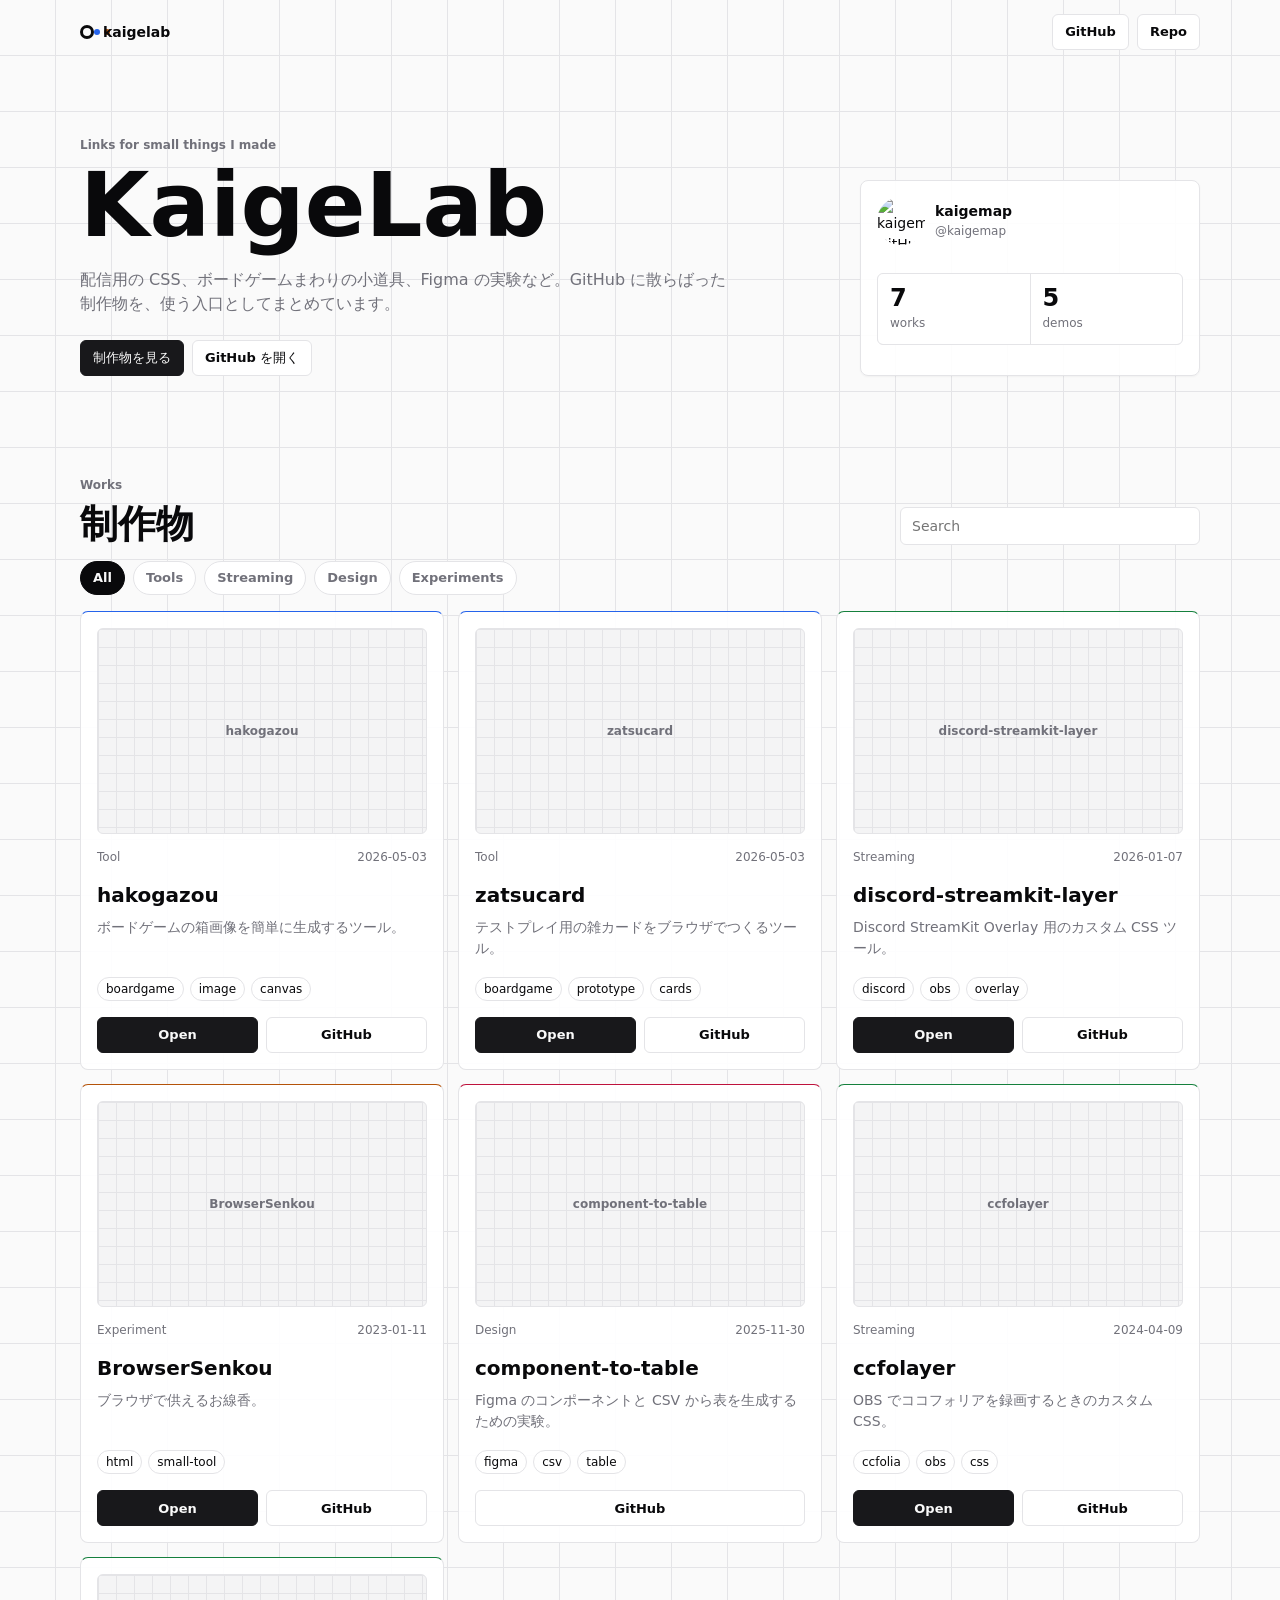
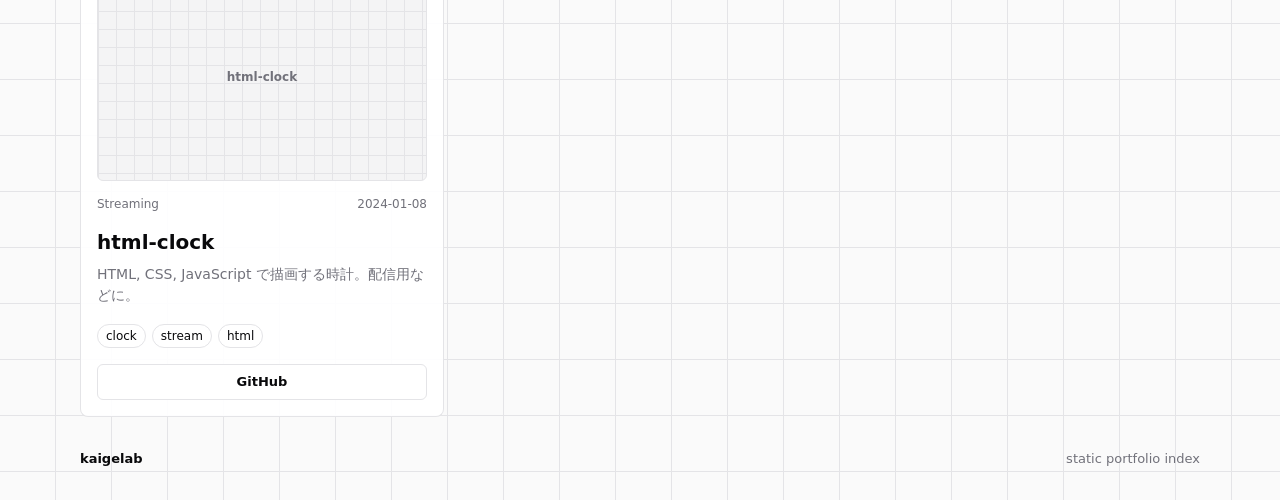
==== index.html @ d84a9724 "初期設定とポートフォリオの構成を追加" ====
<!doctype html>
<html lang="ja">
  <head>
    <meta charset="utf-8">
    <meta name="viewport" content="width=device-width, initial-scale=1">
    <title>kaigelab</title>
    <meta
      name="description"
      content="kaigemap の個人制作物をまとめたリンク集です。公開中のツールやリポジトリを探せます。"
    >
    <meta property="og:title" content="kaigelab">
    <meta property="og:description" content="kaigemap の個人制作リンク集">
    <meta property="og:type" content="website">
    <meta name="theme-color" content="#fafafa">
    <link rel="stylesheet" href="styles.css">
  </head>
  <body>
    <header class="site-header">
      <a class="brand" href="/" aria-label="kaigelab home">
        <span class="brand-mark" aria-hidden="true"></span>
        <span>kaigelab</span>
      </a>
      <nav class="header-actions" aria-label="外部リンク">
        <a class="button ghost" href="https://github.com/kaigemap">GitHub</a>
        <a class="button ghost" href="https://github.com/kaigemap/kaigemap.github.io">Repo</a>
      </nav>
    </header>

    <main>
      <section class="hero" aria-labelledby="hero-title">
        <div class="hero-copy">
          <p class="caption">Links for small things I made</p>
          <h1 id="hero-title">KaigeLab</h1>
          <p class="lead">
            配信用の CSS、ボードゲームまわりの小道具、Figma の実験など。GitHub に散らばった制作物を、使う入口としてまとめています。
          </p>
          <div class="hero-actions">
            <a class="button primary" href="#works">制作物を見る</a>
            <a class="button secondary" href="https://github.com/kaigemap">GitHub を開く</a>
          </div>
        </div>

        <aside class="hero-panel" aria-label="サイト概要">
          <div class="profile">
            <img
              src="https://avatars.githubusercontent.com/u/12152903?v=4"
              alt="kaigemap GitHub avatar"
              width="48"
              height="48"
            >
            <div>
              <p class="profile-name">kaigemap</p>
              <p class="profile-id">@kaigemap</p>
            </div>
          </div>
          <div class="mini-stats" aria-label="制作物の概要">
            <div>
              <strong id="work-count">0</strong>
              <span>works</span>
            </div>
            <div>
              <strong id="demo-count">0</strong>
              <span>demos</span>
            </div>
          </div>
        </aside>
      </section>

      <section id="works" class="works" aria-labelledby="works-title">
        <div class="section-header">
          <div>
            <p class="caption">Works</p>
            <h2 id="works-title">制作物</h2>
          </div>
          <label class="search" aria-label="制作物を検索">
            <input id="search-input" type="search" placeholder="Search">
          </label>
        </div>

        <div class="filter-bar" aria-label="カテゴリ絞り込み">
          <button class="filter is-active" type="button" data-filter="all">All</button>
          <button class="filter" type="button" data-filter="tool">Tools</button>
          <button class="filter" type="button" data-filter="stream">Streaming</button>
          <button class="filter" type="button" data-filter="design">Design</button>
          <button class="filter" type="button" data-filter="experiment">Experiments</button>
        </div>

        <div id="project-grid" class="project-grid" aria-live="polite"></div>
        <p id="empty-message" class="empty-message" hidden>見つかりませんでした。</p>
      </section>
    </main>

    <footer class="site-footer">
      <span>kaigelab</span>
      <span>static portfolio index</span>
    </footer>

    <script src="script.js"></script>
  </body>
</html>
---- styles.css ----
:root {
  color-scheme: light;
  --background: #fafafa;
  --foreground: #09090b;
  --card: #ffffff;
  --muted: #f4f4f5;
  --muted-foreground: #71717a;
  --border: #e4e4e7;
  --input: #e4e4e7;
  --primary: #18181b;
  --primary-foreground: #fafafa;
  --ring: #a1a1aa;
  --blue: #2563eb;
  --amber: #b45309;
  --green: #15803d;
  --rose: #be123c;
  --radius: 8px;
}

* {
  box-sizing: border-box;
}

html {
  scroll-behavior: smooth;
}

body {
  margin: 0;
  background:
    linear-gradient(var(--border) 1px, transparent 1px),
    linear-gradient(90deg, var(--border) 1px, transparent 1px),
    var(--background);
  background-size: 56px 56px;
  background-position: -1px -1px;
  color: var(--foreground);
  font-family:
    ui-sans-serif, system-ui, -apple-system, BlinkMacSystemFont, "Segoe UI",
    sans-serif;
  font-size: 14px;
  line-height: 1.5;
}

a {
  color: inherit;
  text-decoration: none;
}

button,
input {
  font: inherit;
}

button {
  cursor: pointer;
}

:focus-visible {
  outline: 2px solid var(--ring);
  outline-offset: 2px;
}

.site-header,
main,
.site-footer {
  width: min(1120px, calc(100% - 32px));
  margin-inline: auto;
}

.site-header {
  display: flex;
  height: 64px;
  align-items: center;
  justify-content: space-between;
  gap: 16px;
}

.brand,
.header-actions,
.hero-actions,
.profile,
.mini-stats,
.filter-bar,
.project-meta,
.project-links,
.tag-list,
.site-footer {
  display: flex;
  align-items: center;
}

.brand {
  gap: 9px;
  font-weight: 650;
}

.brand-mark {
  width: 14px;
  height: 14px;
  border: 3px solid var(--foreground);
  border-radius: 999px;
  box-shadow: 10px 0 0 -4px var(--blue), 20px 0 0 -4px var(--amber);
}

.header-actions,
.hero-actions {
  gap: 8px;
}

.button {
  display: inline-flex;
  height: 36px;
  align-items: center;
  justify-content: center;
  border: 1px solid var(--border);
  border-radius: 6px;
  padding: 0 12px;
  background: var(--card);
  font-size: 13px;
  font-weight: 550;
  white-space: nowrap;
}

.button.primary {
  border-color: var(--primary);
  background: var(--primary);
  color: var(--primary-foreground);
}

.button:hover,
.filter:hover {
  background: var(--muted);
}

.button.primary:hover {
  background: #27272a;
}

.hero {
  display: grid;
  grid-template-columns: minmax(0, 1fr) 340px;
  gap: 24px;
  align-items: end;
  padding: 72px 0 28px;
}

.hero-copy {
  max-width: 760px;
}

.caption {
  margin: 0 0 8px;
  color: var(--muted-foreground);
  font-size: 12px;
  font-weight: 550;
}

h1,
h2,
h3,
p {
  margin-top: 0;
}

h1 {
  max-width: 760px;
  margin-bottom: 18px;
  font-size: clamp(2.8rem, 7vw, 5.9rem);
  line-height: 0.98;
  letter-spacing: 0;
}

h2 {
  margin-bottom: 0;
  font-size: clamp(1.7rem, 3vw, 2.4rem);
  line-height: 1.12;
  letter-spacing: 0;
}

h3 {
  margin-bottom: 8px;
  font-size: 18px;
  line-height: 1.2;
}

.lead {
  max-width: 650px;
  margin-bottom: 24px;
  color: var(--muted-foreground);
  font-size: 16px;
}

.hero-panel {
  border: 1px solid var(--border);
  border-radius: var(--radius);
  background: rgba(255, 255, 255, 0.92);
  padding: 16px;
  box-shadow: 0 1px 2px rgba(0, 0, 0, 0.04);
}

.profile {
  gap: 10px;
  padding-bottom: 14px;
}

.profile img {
  display: block;
  border-radius: 999px;
}

.profile-name,
.profile-id,
.panel-note {
  margin: 0;
}

.profile-name {
  font-weight: 650;
}

.profile-id,
.panel-note,
.project-description,
.project-meta,
.site-footer {
  color: var(--muted-foreground);
}

.profile-id {
  font-size: 12px;
}

.mini-stats {
  gap: 1px;
  overflow: hidden;
  margin: 14px 0;
  border: 1px solid var(--border);
  border-radius: 6px;
  background: var(--border);
}

.mini-stats div {
  flex: 1;
  background: var(--card);
  padding: 12px;
}

.mini-stats strong,
.mini-stats span {
  display: block;
}

.mini-stats strong {
  font-size: 24px;
  line-height: 1;
}

.mini-stats span {
  margin-top: 4px;
  color: var(--muted-foreground);
  font-size: 12px;
}

.panel-note {
  font-size: 13px;
}

.works {
  margin-top: 72px;
}

.section-header {
  display: flex;
  align-items: flex-end;
  justify-content: space-between;
  gap: 16px;
  margin-bottom: 16px;
}

.search {
  width: min(300px, 100%);
}

.search input {
  width: 100%;
  height: 38px;
  border: 1px solid var(--input);
  border-radius: 6px;
  background: var(--card);
  color: var(--foreground);
  padding: 0 11px;
}

.filter-bar {
  flex-wrap: wrap;
  gap: 8px;
  margin-bottom: 16px;
}

.filter {
  height: 34px;
  border: 1px solid var(--border);
  border-radius: 999px;
  background: var(--card);
  color: var(--muted-foreground);
  padding: 0 12px;
  font-size: 13px;
  font-weight: 550;
}

.filter.is-active {
  border-color: var(--foreground);
  background: var(--foreground);
  color: var(--primary-foreground);
}

.project-grid {
  display: grid;
  grid-template-columns: repeat(3, minmax(0, 1fr));
  gap: 14px;
}

.project-card {
  display: flex;
  min-height: 414px;
  flex-direction: column;
  border: 1px solid var(--border);
  border-radius: var(--radius);
  background: rgba(255, 255, 255, 0.94);
  padding: 16px;
}

.project-screenshot {
  position: relative;
  display: grid;
  overflow: hidden;
  aspect-ratio: 16 / 10;
  place-items: center;
  margin: 0 0 14px;
  border: 1px solid var(--border);
  border-radius: 6px;
  background:
    linear-gradient(var(--border) 1px, transparent 1px),
    linear-gradient(90deg, var(--border) 1px, transparent 1px),
    var(--muted);
  background-size: 18px 18px;
}

.project-screenshot img {
  width: 100%;
  height: 100%;
  object-fit: cover;
}

.project-screenshot span {
  display: none;
  max-width: calc(100% - 24px);
  overflow-wrap: anywhere;
  color: var(--muted-foreground);
  font-size: 12px;
  font-weight: 650;
  text-align: center;
}

.project-screenshot.is-missing span {
  display: block;
}

.project-card[data-category="tool"] {
  border-top-color: var(--blue);
}

.project-card[data-category="stream"] {
  border-top-color: var(--green);
}

.project-card[data-category="design"] {
  border-top-color: var(--rose);
}

.project-card[data-category="experiment"] {
  border-top-color: var(--amber);
}

.project-meta {
  justify-content: space-between;
  gap: 10px;
  margin-bottom: 18px;
  font-size: 12px;
}

.project-title {
  margin: 0 0 10px;
  overflow-wrap: anywhere;
  font-size: 20px;
  line-height: 1.15;
}

.project-description {
  margin-bottom: 18px;
}

.tag-list {
  flex-wrap: wrap;
  gap: 6px;
  margin-top: auto;
}

.tag {
  display: inline-flex;
  height: 24px;
  align-items: center;
  border: 1px solid var(--border);
  border-radius: 999px;
  background: var(--card);
  padding: 0 8px;
  font-size: 12px;
  font-weight: 500;
}

.project-links {
  gap: 8px;
  margin-top: 16px;
}

.project-links a {
  flex: 1;
}

.empty-message {
  border: 1px dashed var(--border);
  border-radius: var(--radius);
  background: var(--card);
  padding: 18px;
  color: var(--muted-foreground);
}

.site-footer {
  justify-content: space-between;
  gap: 16px;
  padding: 32px 0;
  font-size: 13px;
}

.site-footer span:first-child {
  color: var(--foreground);
  font-weight: 650;
}

@media (max-width: 900px) {
  .hero {
    grid-template-columns: 1fr;
  }

  .project-grid {
    grid-template-columns: repeat(2, minmax(0, 1fr));
  }
}

@media (max-width: 640px) {
  .site-header,
  main,
  .site-footer {
    width: min(100% - 24px, 1120px);
  }

  .site-header,
  .section-header,
  .site-footer {
    align-items: flex-start;
    flex-direction: column;
  }

  .site-header {
    height: auto;
    padding: 14px 0;
  }

  .hero {
    padding-top: 42px;
  }

  h1 {
    font-size: 3.2rem;
  }

  .search {
    width: 100%;
  }

  .project-grid {
    grid-template-columns: 1fr;
  }
}
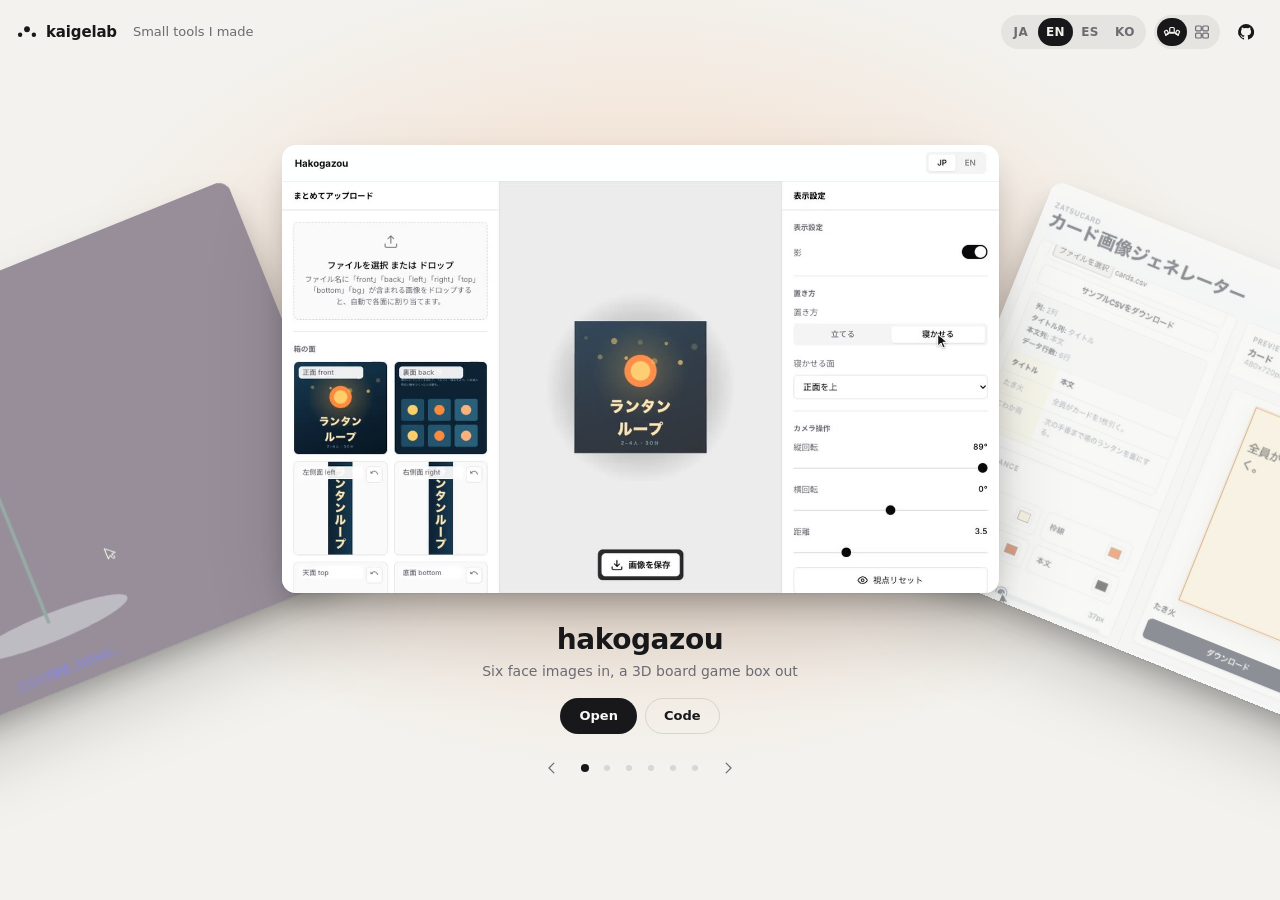
==== commit 409e081d: "円弧のカルーセルで動くアプリを見せるサイトに作り替え - 公開中のミニアプリ6つを、操作している短い動画で紹介する - カルーセルは円弧に並べ、ばねの動きでドラッグ・ホイール・キー操作に追従 - 一覧" ====
--- a/index.html
+++ b/index.html
@@ -2,99 +2,103 @@
 <html lang="ja">
   <head>
     <meta charset="utf-8">
-    <meta name="viewport" content="width=device-width, initial-scale=1">
+    <meta name="viewport" content="width=device-width, initial-scale=1, viewport-fit=cover">
+    <meta http-equiv="Content-Security-Policy" content="default-src 'self'; script-src 'self'; style-src 'self' 'unsafe-inline'; img-src 'self' data:; media-src 'self'; font-src 'self'; connect-src 'self'; object-src 'none'; base-uri 'none'; form-action 'none'; require-trusted-types-for 'script'; trusted-types 'none'">
+    <meta name="referrer" content="strict-origin-when-cross-origin">
     <title>kaigelab</title>
-    <meta
-      name="description"
-      content="kaigemap の個人制作物をまとめたリンク集です。公開中のツールやリポジトリを探せます。"
-    >
+    <meta name="description" content="Small browser tools by kaigemap — board game helpers, streaming overlays and more.">
     <meta property="og:title" content="kaigelab">
-    <meta property="og:description" content="kaigemap の個人制作リンク集">
+    <meta property="og:description" content="Small browser tools by kaigemap">
     <meta property="og:type" content="website">
-    <meta name="theme-color" content="#fafafa">
-    <link rel="stylesheet" href="styles.css">
+    <meta property="og:url" content="https://kaigemap.github.io/">
+    <meta property="og:image" content="https://kaigemap.github.io/media/hakogazou.jpg">
+    <meta name="twitter:card" content="summary_large_image">
+    <meta name="theme-color" content="#f3f2ee" media="(prefers-color-scheme: light)">
+    <meta name="theme-color" content="#0e0e10" media="(prefers-color-scheme: dark)">
+    <link rel="icon" href="favicon.svg" type="image/svg+xml">
+    <link rel="alternate" hreflang="ja" href="https://kaigemap.github.io/?lang=ja">
+    <link rel="alternate" hreflang="en" href="https://kaigemap.github.io/?lang=en">
+    <link rel="alternate" hreflang="es" href="https://kaigemap.github.io/?lang=es">
+    <link rel="alternate" hreflang="ko" href="https://kaigemap.github.io/?lang=ko">
+    <link rel="alternate" hreflang="x-default" href="https://kaigemap.github.io/">
+    <link rel="stylesheet" href="css/site.css">
+    <script type="module" src="js/main.js"></script>
   </head>
-  <body>
-    <header class="site-header">
-      <a class="brand" href="/" aria-label="kaigelab home">
-        <span class="brand-mark" aria-hidden="true"></span>
+  <body data-view="arc">
+    <header class="bar">
+      <a class="brand" href="./">
+        <svg class="brand-mark" viewBox="0 0 32 32" aria-hidden="true"><circle cx="6" cy="20" r="3.2"/><circle cx="16" cy="12" r="4.2"/><circle cx="26" cy="20" r="3.2"/></svg>
         <span>kaigelab</span>
       </a>
-      <nav class="header-actions" aria-label="外部リンク">
-        <a class="button ghost" href="https://github.com/kaigemap">GitHub</a>
-        <a class="button ghost" href="https://github.com/kaigemap/kaigemap.github.io">Repo</a>
-      </nav>
+      <p class="tagline" id="tagline"></p>
+      <div class="tools">
+        <div class="langs" id="langs" role="group"></div>
+        <div class="views" id="views" role="group">
+          <button type="button" class="icon-btn" data-view="arc" aria-pressed="true">
+            <svg viewBox="0 0 24 24" aria-hidden="true"><path d="M3.5 16.5a11 11 0 0 1 17 0"/><rect x="9" y="6" width="6" height="7.5" rx="1.4"/><rect x="2.5" y="10" width="4.2" height="5.5" rx="1.1" transform="rotate(-24 4.6 12.75)"/><rect x="17.3" y="10" width="4.2" height="5.5" rx="1.1" transform="rotate(24 19.4 12.75)"/></svg>
+          </button>
+          <button type="button" class="icon-btn" data-view="grid" aria-pressed="false">
+            <svg viewBox="0 0 24 24" aria-hidden="true"><rect x="3.5" y="4" width="7.5" height="6.5" rx="1.4"/><rect x="13" y="4" width="7.5" height="6.5" rx="1.4"/><rect x="3.5" y="13.5" width="7.5" height="6.5" rx="1.4"/><rect x="13" y="13.5" width="7.5" height="6.5" rx="1.4"/></svg>
+          </button>
+        </div>
+        <a class="icon-btn" href="https://github.com/kaigemap" aria-label="GitHub">
+          <svg viewBox="0 0 24 24" aria-hidden="true" class="fill"><path d="M12 2.5a9.5 9.5 0 0 0-3 18.52c.47.09.65-.2.65-.46v-1.6c-2.64.57-3.2-1.27-3.2-1.27-.43-1.1-1.05-1.39-1.05-1.39-.86-.59.07-.58.07-.58.95.07 1.45.98 1.45.98.85 1.45 2.22 1.03 2.76.79.09-.62.33-1.03.6-1.27-2.1-.24-4.32-1.05-4.32-4.69 0-1.03.37-1.88.98-2.54-.1-.24-.43-1.21.09-2.51 0 0 .8-.26 2.61.97a9 9 0 0 1 4.76 0c1.81-1.23 2.61-.97 2.61-.97.52 1.3.19 2.27.09 2.51.61.66.98 1.51.98 2.54 0 3.65-2.23 4.45-4.35 4.68.34.3.65.88.65 1.78v2.64c0 .26.17.56.66.46A9.5 9.5 0 0 0 12 2.5Z"/></svg>
+        </a>
+      </div>
     </header>
 
     <main>
-      <section class="hero" aria-labelledby="hero-title">
-        <div class="hero-copy">
-          <p class="caption">Links for small things I made</p>
-          <h1 id="hero-title">KaigeLab</h1>
-          <p class="lead">
-            配信用の CSS、ボードゲームまわりの小道具、Figma の実験など。GitHub に散らばった制作物を、使う入口としてまとめています。
-          </p>
-          <div class="hero-actions">
-            <a class="button primary" href="#works">制作物を見る</a>
-            <a class="button secondary" href="https://github.com/kaigemap">GitHub を開く</a>
+      <h1 class="sr-only">kaigelab</h1>
+      <section class="stage" id="stage" aria-roledescription="carousel">
+        <div class="glow" aria-hidden="true"></div>
+        <div class="track" id="track"></div>
+        <div class="caption" id="caption">
+          <div aria-live="polite">
+            <h2 class="caption-name" id="caption-name"></h2>
+            <p class="caption-desc" id="caption-desc"></p>
+          </div>
+          <div class="links">
+            <a class="btn primary" id="caption-open" href="#"></a>
+            <a class="btn" id="caption-code" href="#"></a>
+          </div>
+          <div class="pager">
+            <button type="button" class="icon-btn small" id="prev"><svg viewBox="0 0 24 24" aria-hidden="true"><path d="M14.5 5.5 8 12l6.5 6.5"/></svg></button>
+            <div class="dots" id="dots" role="group"></div>
+            <button type="button" class="icon-btn small" id="next"><svg viewBox="0 0 24 24" aria-hidden="true"><path d="M9.5 5.5 16 12l-6.5 6.5"/></svg></button>
           </div>
         </div>
-
-        <aside class="hero-panel" aria-label="サイト概要">
-          <div class="profile">
-            <img
-              src="https://avatars.githubusercontent.com/u/12152903?v=4"
-              alt="kaigemap GitHub avatar"
-              width="48"
-              height="48"
-            >
-            <div>
-              <p class="profile-name">kaigemap</p>
-              <p class="profile-id">@kaigemap</p>
-            </div>
-          </div>
-          <div class="mini-stats" aria-label="制作物の概要">
-            <div>
-              <strong id="work-count">0</strong>
-              <span>works</span>
-            </div>
-            <div>
-              <strong id="demo-count">0</strong>
-              <span>demos</span>
-            </div>
-          </div>
-        </aside>
-      </section>
-
-      <section id="works" class="works" aria-labelledby="works-title">
-        <div class="section-header">
-          <div>
-            <p class="caption">Works</p>
-            <h2 id="works-title">制作物</h2>
-          </div>
-          <label class="search" aria-label="制作物を検索">
-            <input id="search-input" type="search" placeholder="Search">
-          </label>
-        </div>
-
-        <div class="filter-bar" aria-label="カテゴリ絞り込み">
-          <button class="filter is-active" type="button" data-filter="all">All</button>
-          <button class="filter" type="button" data-filter="tool">Tools</button>
-          <button class="filter" type="button" data-filter="stream">Streaming</button>
-          <button class="filter" type="button" data-filter="design">Design</button>
-          <button class="filter" type="button" data-filter="experiment">Experiments</button>
-        </div>
-
-        <div id="project-grid" class="project-grid" aria-live="polite"></div>
-        <p id="empty-message" class="empty-message" hidden>見つかりませんでした。</p>
       </section>
     </main>
 
-    <footer class="site-footer">
-      <span>kaigelab</span>
-      <span>static portfolio index</span>
-    </footer>
+    <template id="card-template">
+      <article class="card">
+        <div class="frame">
+          <div class="media">
+            <img class="poster" alt="" decoding="async">
+          </div>
+          <div class="shade" aria-hidden="true"></div>
+          <button type="button" class="play" hidden><svg viewBox="0 0 24 24" aria-hidden="true" class="fill"><path class="i-pause" d="M7 5h3.5v14H7zM13.5 5H17v14h-3.5z"/><path class="i-play" d="M7.5 4.8v14.4L19 12z"/></svg></button>
+        </div>
+        <div class="card-text">
+          <h2 class="card-name"></h2>
+          <p class="card-desc"></p>
+          <div class="links">
+            <a class="btn primary card-open" href="#"></a>
+            <a class="btn card-code" href="#"></a>
+          </div>
+        </div>
+      </article>
+    </template>
 
-    <script src="script.js"></script>
+    <noscript>
+      <ul class="noscript">
+        <li><a href="https://kaigemap.github.io/hakogazou/">hakogazou</a></li>
+        <li><a href="https://kaigemap.github.io/zatsucard/">zatsucard</a></li>
+        <li><a href="https://kaigemap.github.io/discord-streamkit-layer/">DiscordPyoko</a></li>
+        <li><a href="https://kaigemap.github.io/udocards/">udocards</a></li>
+        <li><a href="https://kaigemap.github.io/GameMarket-Blog-HTML-Utility/">Auto Max Width</a></li>
+        <li><a href="https://kaigemap.github.io/BrowserSenkou/">BrowserSenkou</a></li>
+      </ul>
+    </noscript>
   </body>
 </html>
--- a/css/site.css
+++ b/css/site.css
@@ -0,0 +1,428 @@
+@property --accent {
+  syntax: '<color>';
+  inherits: true;
+  initial-value: #888888;
+}
+
+:root {
+  color-scheme: light dark;
+  --bg: #f3f2ee;
+  --fg: #18181b;
+  --muted: #6b6b73;
+  --line: rgba(24, 24, 27, 0.12);
+  --chip: rgba(24, 24, 27, 0.06);
+  --frame: #e6e4de;
+  --glow-mix: 26%;
+  --card-shadow: 0 1px 2px rgba(0, 0, 0, 0.06), 0 14px 34px -10px rgba(0, 0, 0, 0.28), 0 44px 90px -30px rgba(0, 0, 0, 0.3);
+  --btn-bg: #18181b;
+  --btn-fg: #fafafa;
+  --ease-out: cubic-bezier(0.2, 0.8, 0.2, 1);
+  --font: system-ui, -apple-system, BlinkMacSystemFont, "Segoe UI", "Hiragino Sans", "Hiragino Kaku Gothic ProN", "Apple SD Gothic Neo", "Noto Sans JP", "Noto Sans KR", "Malgun Gothic", sans-serif;
+}
+
+@media (prefers-color-scheme: dark) {
+  :root {
+    --bg: #0e0e10;
+    --fg: #ececee;
+    --muted: #9a9aa4;
+    --line: rgba(255, 255, 255, 0.14);
+    --chip: rgba(255, 255, 255, 0.08);
+    --frame: #1b1b1f;
+    --glow-mix: 34%;
+    --card-shadow: 0 0 0 1px rgba(255, 255, 255, 0.07), 0 26px 64px -14px rgba(0, 0, 0, 0.85);
+    --btn-bg: #ececee;
+    --btn-fg: #0e0e10;
+  }
+}
+
+:lang(ko) { word-break: keep-all; }
+
+* { box-sizing: border-box; }
+
+html { -webkit-text-size-adjust: 100%; }
+
+body {
+  margin: 0;
+  background: var(--bg);
+  color: var(--fg);
+  font-family: var(--font);
+  font-size: 15px;
+  line-height: 1.5;
+  -webkit-font-smoothing: antialiased;
+  -webkit-tap-highlight-color: transparent;
+}
+
+a { color: inherit; }
+
+button { font: inherit; color: inherit; }
+
+:focus-visible { outline: 2px solid var(--fg); outline-offset: 2px; }
+
+.sr-only {
+  position: absolute;
+  width: 1px;
+  height: 1px;
+  overflow: hidden;
+  clip-path: inset(50%);
+  white-space: nowrap;
+}
+
+svg { display: block; }
+
+/* ---------- header ---------- */
+
+.bar {
+  position: fixed;
+  inset: 0 0 auto;
+  z-index: 200;
+  display: flex;
+  align-items: center;
+  gap: 16px;
+  height: 64px;
+  padding: 0 max(16px, env(safe-area-inset-right)) 0 max(16px, env(safe-area-inset-left));
+}
+
+body[data-view="grid"] .bar {
+  background: color-mix(in srgb, var(--bg) 88%, transparent);
+  backdrop-filter: blur(12px);
+  -webkit-backdrop-filter: blur(12px);
+}
+
+.brand {
+  display: inline-flex;
+  align-items: center;
+  gap: 8px;
+  font-weight: 700;
+  font-size: 15px;
+  letter-spacing: -0.01em;
+  text-decoration: none;
+}
+
+.brand-mark { width: 22px; height: 22px; fill: currentColor; }
+
+.tagline {
+  margin: 0;
+  color: var(--muted);
+  font-size: 13px;
+  white-space: nowrap;
+  overflow: hidden;
+  text-overflow: ellipsis;
+}
+
+.tools {
+  display: flex;
+  align-items: center;
+  gap: 8px;
+  margin-left: auto;
+}
+
+.langs,
+.views {
+  display: inline-flex;
+  padding: 3px;
+  border-radius: 999px;
+  background: var(--chip);
+}
+
+.langs button {
+  height: 28px;
+  min-width: 34px;
+  padding: 0 8px;
+  border: 0;
+  border-radius: 999px;
+  background: transparent;
+  color: var(--muted);
+  font-size: 12px;
+  font-weight: 650;
+  letter-spacing: 0.04em;
+  cursor: pointer;
+  transition: background-color 0.2s, color 0.2s;
+}
+
+.langs button[aria-pressed="true"],
+.views .icon-btn[aria-pressed="true"] {
+  background: var(--fg);
+  color: var(--bg);
+}
+
+.icon-btn {
+  display: inline-grid;
+  place-items: center;
+  width: 36px;
+  height: 36px;
+  padding: 0;
+  border: 0;
+  border-radius: 999px;
+  background: transparent;
+  color: var(--fg);
+  cursor: pointer;
+  transition: background-color 0.2s, color 0.2s, transform 0.15s var(--ease-out);
+}
+
+.views .icon-btn { width: 30px; height: 28px; color: var(--muted); }
+
+.icon-btn svg { width: 20px; height: 20px; fill: none; stroke: currentColor; stroke-width: 1.6; stroke-linecap: round; stroke-linejoin: round; }
+.icon-btn svg.fill, .play svg { fill: currentColor; stroke: none; }
+.views .icon-btn svg { width: 18px; height: 18px; }
+
+@media (hover: hover) {
+  .icon-btn:hover { background: var(--chip); }
+  .langs button:not([aria-pressed="true"]):hover,
+  .views .icon-btn:not([aria-pressed="true"]):hover { color: var(--fg); background: transparent; }
+}
+
+.icon-btn:active, .btn:active { transform: scale(0.96); }
+
+/* ---------- stage (arc view) ---------- */
+
+.stage {
+  --w: 600px;
+  --h: 375px;
+  --cy: 320px;
+  --accent: #888888;
+  position: relative;
+  height: 100svh;
+  min-height: 600px;
+  overflow: hidden;
+  touch-action: pan-y;
+  user-select: none;
+  -webkit-user-select: none;
+  cursor: grab;
+}
+
+.stage.grabbing { cursor: grabbing; }
+
+.glow {
+  position: absolute;
+  left: 50%;
+  top: var(--cy);
+  width: min(1200px, 130vw);
+  aspect-ratio: 1.5;
+  transform: translate(-50%, -50%);
+  background: radial-gradient(closest-side, color-mix(in oklab, var(--accent) var(--glow-mix), transparent), transparent);
+  transition: --accent 0.7s var(--ease-out);
+  pointer-events: none;
+}
+
+.track { position: absolute; inset: 0; }
+
+.card {
+  position: absolute;
+  left: 50%;
+  top: var(--cy);
+  width: var(--w);
+  margin: calc(var(--h) / -2) 0 0 calc(var(--w) / -2);
+  will-change: transform, opacity;
+  transform-origin: 50% 50%;
+}
+
+body:not(.ready) .card { visibility: hidden; }
+body:not(.ready) * { transition: none !important; }
+
+.frame {
+  position: relative;
+  aspect-ratio: 16 / 10;
+  overflow: hidden;
+  border-radius: 14px;
+  background: var(--frame);
+  box-shadow: var(--card-shadow);
+  transform: translateZ(0);
+}
+
+.media img,
+.media video {
+  position: absolute;
+  inset: 0;
+  width: 100%;
+  height: 100%;
+  object-fit: cover;
+  -webkit-user-drag: none;
+}
+
+.media video { opacity: 0; transition: opacity 0.35s ease; }
+.card.ready .media video { opacity: 1; }
+
+.shade {
+  position: absolute;
+  inset: 0;
+  background: var(--bg);
+  opacity: 0;
+  pointer-events: none;
+}
+
+.play {
+  position: absolute;
+  right: 10px;
+  bottom: 10px;
+  display: grid;
+  place-items: center;
+  width: 36px;
+  height: 36px;
+  border: 0;
+  border-radius: 999px;
+  background: rgba(16, 16, 18, 0.62);
+  color: #fff;
+  cursor: pointer;
+  opacity: 0;
+  transition: opacity 0.2s, transform 0.15s var(--ease-out);
+}
+.play svg { width: 16px; height: 16px; }
+.play .i-play { display: none; }
+.card.paused .play .i-play { display: block; }
+.card.paused .play .i-pause { display: none; }
+.card.active.paused .play,
+.card.active:hover .play,
+.play:focus-visible { opacity: 1; }
+.card:not(.active) .play,
+body[data-view="grid"] .play { visibility: hidden; }
+
+.card-text { display: none; }
+
+/* caption under the arc */
+
+.caption {
+  position: absolute;
+  left: 50%;
+  top: calc(var(--cy) + var(--h) / 2 + 30px);
+  z-index: 150;
+  width: min(560px, 100% - 32px);
+  transform: translateX(-50%);
+  text-align: center;
+}
+
+.caption-name {
+  margin: 0 0 4px;
+  font-size: clamp(22px, 2.3vw, 28px);
+  font-weight: 700;
+  letter-spacing: -0.015em;
+  line-height: 1.2;
+}
+
+.caption-desc {
+  margin: 0 0 16px;
+  min-height: 1.5em;
+  color: var(--muted);
+  font-size: 14px;
+}
+
+.links { display: inline-flex; gap: 8px; }
+
+.btn {
+  display: inline-flex;
+  align-items: center;
+  justify-content: center;
+  height: 36px;
+  padding: 0 18px;
+  border: 1px solid var(--line);
+  border-radius: 999px;
+  font-size: 13px;
+  font-weight: 650;
+  text-decoration: none;
+  white-space: nowrap;
+  transition: background-color 0.2s, transform 0.15s var(--ease-out);
+}
+.btn.primary { background: var(--btn-bg); color: var(--btn-fg); border-color: transparent; }
+@media (hover: hover) {
+  .btn:not(.primary):hover { background: var(--chip); }
+  .btn.primary:hover { opacity: 0.88; }
+}
+
+.pager {
+  display: flex;
+  align-items: center;
+  justify-content: center;
+  gap: 6px;
+  margin-top: 18px;
+}
+.icon-btn.small { width: 32px; height: 32px; color: var(--muted); }
+.icon-btn.small svg { width: 18px; height: 18px; }
+
+.dots { display: flex; align-items: center; }
+.dot {
+  display: grid;
+  place-items: center;
+  width: 22px;
+  height: 28px;
+  padding: 0;
+  border: 0;
+  background: none;
+  cursor: pointer;
+}
+.dot::before {
+  content: "";
+  width: 6px;
+  height: 6px;
+  border-radius: 999px;
+  background: var(--line);
+  transition: transform 0.35s var(--ease-out), background-color 0.35s;
+}
+.dot[aria-current="true"]::before { background: var(--fg); transform: scale(1.35); }
+
+/* ---------- grid view ---------- */
+
+body[data-view="grid"] .stage {
+  height: auto;
+  min-height: 100svh;
+  overflow: visible;
+  padding: 96px max(16px, env(safe-area-inset-right)) 72px max(16px, env(safe-area-inset-left));
+  touch-action: auto;
+  user-select: auto;
+  -webkit-user-select: auto;
+  cursor: auto;
+}
+
+body[data-view="grid"] .glow,
+body[data-view="grid"] .caption { display: none; }
+
+body[data-view="grid"] .track {
+  position: static;
+  display: grid;
+  grid-template-columns: repeat(auto-fill, minmax(min(100%, 300px), 1fr));
+  gap: 36px 24px;
+  max-width: 1200px;
+  margin: 0 auto;
+}
+
+body[data-view="grid"] .card {
+  position: relative;
+  left: auto;
+  top: auto;
+  width: auto;
+  margin: 0;
+  will-change: auto;
+}
+
+body[data-view="grid"] .frame { cursor: pointer; transition: transform 0.35s var(--ease-out); }
+@media (hover: hover) {
+  body[data-view="grid"] .frame:hover { transform: translateY(-3px); }
+}
+
+body[data-view="grid"] .card-text { display: block; padding: 14px 2px 0; }
+.card-name { margin: 0 0 2px; font-size: 16px; font-weight: 700; letter-spacing: -0.01em; }
+.card-desc { margin: 0 0 12px; color: var(--muted); font-size: 13px; }
+.card-text .btn { height: 32px; padding: 0 14px; font-size: 12px; }
+
+/* ---------- view transition between arc and grid ---------- */
+
+::view-transition-group(*) {
+  animation-duration: 0.6s;
+  animation-timing-function: cubic-bezier(0.22, 0.9, 0.25, 1);
+}
+::view-transition-old(root),
+::view-transition-new(root) { animation-duration: 0.35s; }
+
+/* ---------- small screens ---------- */
+
+@media (max-width: 640px) {
+  .tagline { display: none; }
+  .tools { gap: 4px; }
+  .langs button { min-width: 30px; padding: 0 6px; }
+  .bar > .tools > a.icon-btn { display: none; }
+  .caption-desc { font-size: 13px; }
+}
+
+@media (prefers-reduced-motion: reduce) {
+  *, *::before, *::after { transition-duration: 0.01ms !important; animation-duration: 0.01ms !important; }
+}
+
+.noscript { padding: 96px 24px; line-height: 2; }
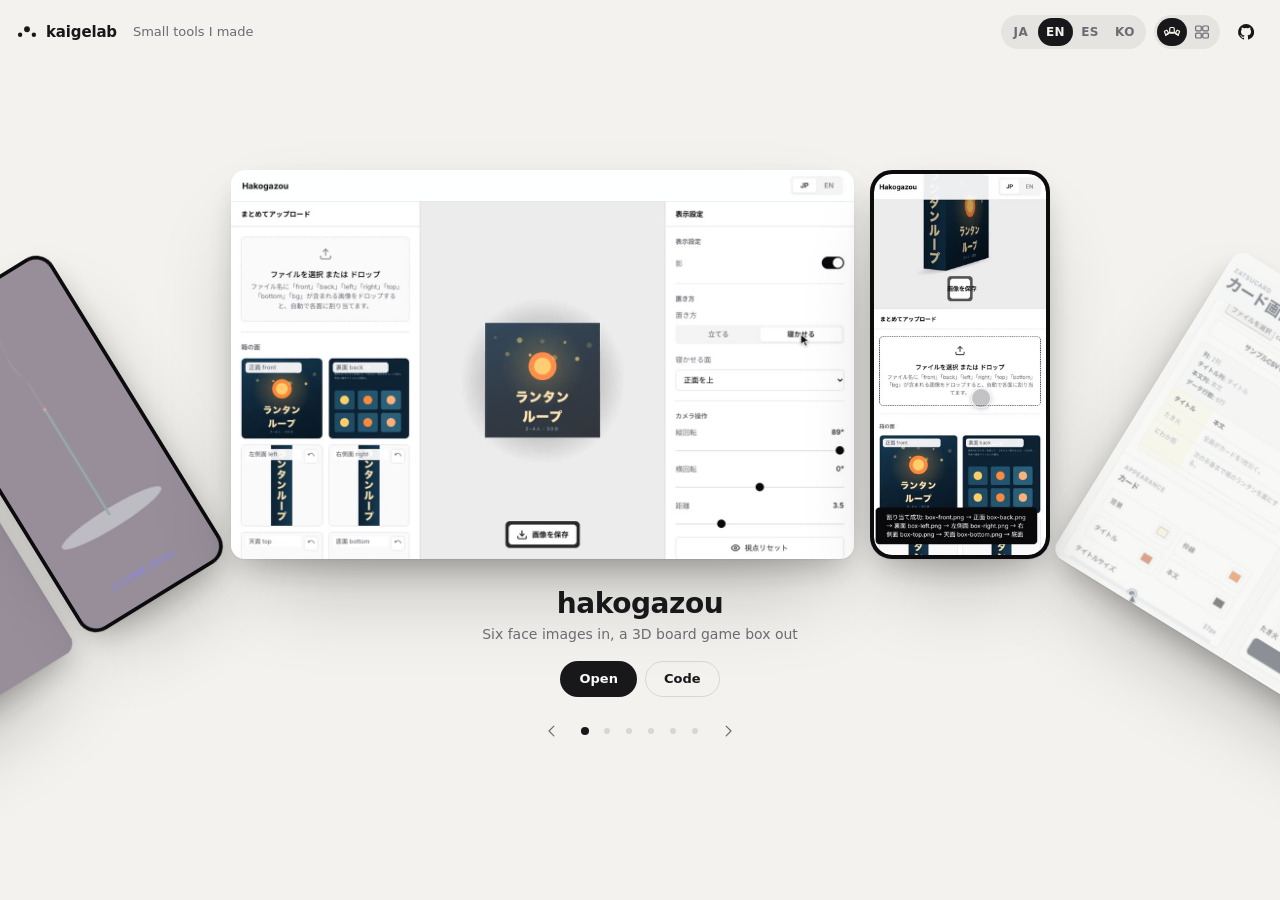
==== commit 475b2d10: "スマホでの動きも見せる（PC と並べる）、背景の光をやめる - 各アプリをスマホ幅でも録り、PC の画面と横に並べて見せる（重ねない） - スマホで見たときはスマホの画面だけを並べる。?device=" ====
--- a/index.html
+++ b/index.html
@@ -50,7 +50,6 @@
     <main>
       <h1 class="sr-only">kaigelab</h1>
       <section class="stage" id="stage" aria-roledescription="carousel">
-        <div class="glow" aria-hidden="true"></div>
         <div class="track" id="track"></div>
         <div class="caption" id="caption">
           <div aria-live="polite">
@@ -72,11 +71,15 @@
 
     <template id="card-template">
       <article class="card">
-        <div class="frame">
-          <div class="media">
-            <img class="poster" alt="" decoding="async">
+        <div class="screens">
+          <div class="frame">
+            <div class="media"><img class="poster" alt="" decoding="async"></div>
+            <div class="shade" aria-hidden="true"></div>
           </div>
-          <div class="shade" aria-hidden="true"></div>
+          <div class="phone" hidden>
+            <div class="media"><img class="poster" alt="" decoding="async"></div>
+            <div class="shade" aria-hidden="true"></div>
+          </div>
           <button type="button" class="play" hidden><svg viewBox="0 0 24 24" aria-hidden="true" class="fill"><path class="i-pause" d="M7 5h3.5v14H7zM13.5 5H17v14h-3.5z"/><path class="i-play" d="M7.5 4.8v14.4L19 12z"/></svg></button>
         </div>
         <div class="card-text">
--- a/css/site.css
+++ b/css/site.css
@@ -1,9 +1,3 @@
-@property --accent {
-  syntax: '<color>';
-  inherits: true;
-  initial-value: #888888;
-}
-
 :root {
   color-scheme: light dark;
   --bg: #f3f2ee;
@@ -12,7 +6,6 @@
   --line: rgba(24, 24, 27, 0.12);
   --chip: rgba(24, 24, 27, 0.06);
   --frame: #e6e4de;
-  --glow-mix: 26%;
   --card-shadow: 0 1px 2px rgba(0, 0, 0, 0.06), 0 14px 34px -10px rgba(0, 0, 0, 0.28), 0 44px 90px -30px rgba(0, 0, 0, 0.3);
   --btn-bg: #18181b;
   --btn-fg: #fafafa;
@@ -28,7 +21,6 @@
     --line: rgba(255, 255, 255, 0.14);
     --chip: rgba(255, 255, 255, 0.08);
     --frame: #1b1b1f;
-    --glow-mix: 34%;
     --card-shadow: 0 0 0 1px rgba(255, 255, 255, 0.07), 0 26px 64px -14px rgba(0, 0, 0, 0.85);
     --btn-bg: #ececee;
     --btn-fg: #0e0e10;
@@ -179,7 +171,6 @@
   --w: 600px;
   --h: 375px;
   --cy: 320px;
-  --accent: #888888;
   position: relative;
   height: 100svh;
   min-height: 600px;
@@ -192,18 +183,6 @@
 
 .stage.grabbing { cursor: grabbing; }
 
-.glow {
-  position: absolute;
-  left: 50%;
-  top: var(--cy);
-  width: min(1200px, 130vw);
-  aspect-ratio: 1.5;
-  transform: translate(-50%, -50%);
-  background: radial-gradient(closest-side, color-mix(in oklab, var(--accent) var(--glow-mix), transparent), transparent);
-  transition: --accent 0.7s var(--ease-out);
-  pointer-events: none;
-}
-
 .track { position: absolute; inset: 0; }
 
 .card {
@@ -229,6 +208,8 @@
   transform: translateZ(0);
 }
 
+.screens { position: relative; }
+
 .media img,
 .media video {
   position: absolute;
@@ -240,7 +221,35 @@
 }
 
 .media video { opacity: 0; transition: opacity 0.35s ease; }
-.card.ready .media video { opacity: 1; }
+.ready > .media video { opacity: 1; }
+
+/* PC screen and phone screen side by side, same height (widths are 16:10 and 390:844 shares of the row) */
+body[data-device="both"] .screens { display: flex; justify-content: center; gap: 2%; }
+body[data-device="both"] .frame { width: 76.04%; flex: none; }
+
+.phone {
+  position: relative;
+  flex: none;
+  width: 21.96%;
+  aspect-ratio: 390 / 844;
+  overflow: hidden;
+  border: 4px solid #0c0c0e;
+  border-radius: 22px;
+  background: #0c0c0e;
+  box-shadow: var(--card-shadow);
+  transform: translateZ(0);
+}
+.phone[hidden] { display: none; }
+.phone .media { position: absolute; inset: 0; overflow: hidden; border-radius: 18px; }
+@media (max-width: 700px) {
+  .phone { border-width: 2px; border-radius: 10px; }
+  .phone .media { border-radius: 8px; }
+}
+
+body[data-device="phone"] .card.has-phone .frame { display: none; }
+body[data-device="phone"] .card.has-phone .phone { width: 100%; border-width: 5px; border-radius: 30px; }
+body[data-device="phone"] .card.has-phone .phone .media { border-radius: 25px; }
+body[data-device="phone"] .card:not(.has-phone) .frame { aspect-ratio: 390 / 844; border-radius: 30px; }
 
 .shade {
   position: absolute;
@@ -252,7 +261,7 @@
 
 .play {
   position: absolute;
-  right: 10px;
+  left: 10px;
   bottom: 10px;
   display: grid;
   place-items: center;
@@ -283,7 +292,7 @@
 .caption {
   position: absolute;
   left: 50%;
-  top: calc(var(--cy) + var(--h) / 2 + 30px);
+  top: calc(var(--cy) + var(--h) / 2 + 28px);
   z-index: 150;
   width: min(560px, 100% - 32px);
   transform: translateX(-50%);
@@ -371,13 +380,12 @@
   cursor: auto;
 }
 
-body[data-view="grid"] .glow,
 body[data-view="grid"] .caption { display: none; }
 
 body[data-view="grid"] .track {
   position: static;
   display: grid;
-  grid-template-columns: repeat(auto-fill, minmax(min(100%, 300px), 1fr));
+  grid-template-columns: repeat(auto-fill, minmax(min(100%, 360px), 1fr));
   gap: 36px 24px;
   max-width: 1200px;
   margin: 0 auto;
@@ -392,10 +400,11 @@
   will-change: auto;
 }
 
-body[data-view="grid"] .frame { cursor: pointer; transition: transform 0.35s var(--ease-out); }
+body[data-view="grid"] .screens { cursor: pointer; transition: transform 0.35s var(--ease-out); }
 @media (hover: hover) {
-  body[data-view="grid"] .frame:hover { transform: translateY(-3px); }
-}
+  body[data-view="grid"] .screens:hover { transform: translateY(-3px); }
+}
+body[data-view="grid"][data-device="phone"] .track { grid-template-columns: repeat(auto-fill, minmax(min(100%, 200px), 1fr)); }
 
 body[data-view="grid"] .card-text { display: block; padding: 14px 2px 0; }
 .card-name { margin: 0 0 2px; font-size: 16px; font-weight: 700; letter-spacing: -0.01em; }
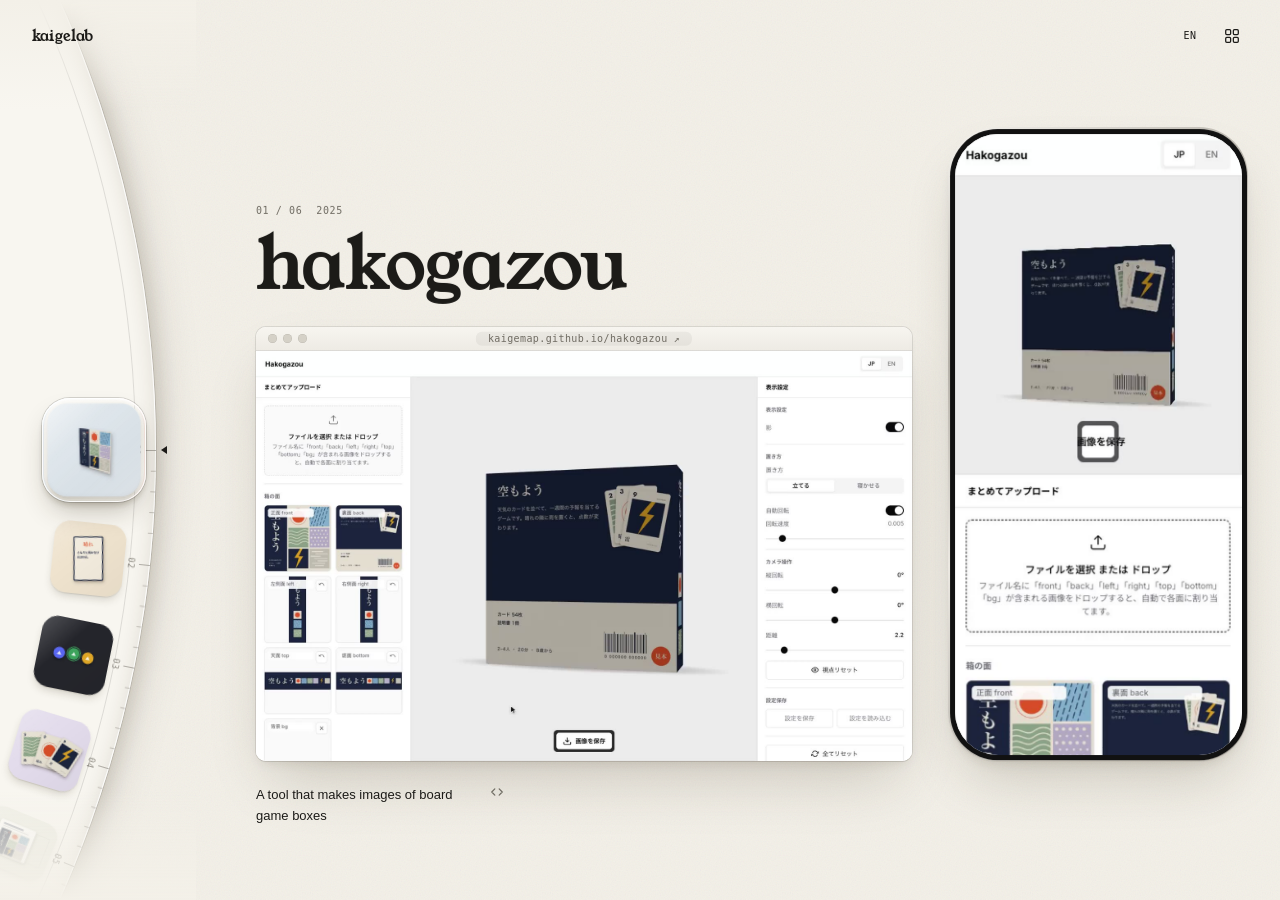
==== commit b3dd6f25: "ダイヤルの見た目に作り替える（Fable 5.2 の設計 docs/DESIGN.md） - 画面の端にサムネイルのダイヤル。回すと横の PC とスマホの画面が入れ替わる - 紙の色の背景、Young" ====
--- a/index.html
+++ b/index.html
@@ -6,91 +6,95 @@
     <meta http-equiv="Content-Security-Policy" content="default-src 'self'; script-src 'self'; style-src 'self' 'unsafe-inline'; img-src 'self' data:; media-src 'self'; font-src 'self'; connect-src 'self'; object-src 'none'; base-uri 'none'; form-action 'none'; require-trusted-types-for 'script'; trusted-types 'none'">
     <meta name="referrer" content="strict-origin-when-cross-origin">
     <title>kaigelab</title>
-    <meta name="description" content="Small browser tools by kaigemap — board game helpers, streaming overlays and more.">
+    <meta name="description" content="Small browser tools by kaigemap, shown running on a PC and a phone.">
     <meta property="og:title" content="kaigelab">
     <meta property="og:description" content="Small browser tools by kaigemap">
     <meta property="og:type" content="website">
     <meta property="og:url" content="https://kaigemap.github.io/">
     <meta property="og:image" content="https://kaigemap.github.io/media/hakogazou.jpg">
     <meta name="twitter:card" content="summary_large_image">
-    <meta name="theme-color" content="#f3f2ee" media="(prefers-color-scheme: light)">
-    <meta name="theme-color" content="#0e0e10" media="(prefers-color-scheme: dark)">
+    <meta name="theme-color" content="#F3F0E8" media="(prefers-color-scheme: light)">
+    <meta name="theme-color" content="#161513" media="(prefers-color-scheme: dark)">
     <link rel="icon" href="favicon.svg" type="image/svg+xml">
     <link rel="alternate" hreflang="ja" href="https://kaigemap.github.io/?lang=ja">
     <link rel="alternate" hreflang="en" href="https://kaigemap.github.io/?lang=en">
     <link rel="alternate" hreflang="es" href="https://kaigemap.github.io/?lang=es">
     <link rel="alternate" hreflang="ko" href="https://kaigemap.github.io/?lang=ko">
     <link rel="alternate" hreflang="x-default" href="https://kaigemap.github.io/">
+    <link rel="preload" href="fonts/YoungSerif-Regular.ttf" as="font" type="font/ttf" crossorigin>
     <link rel="stylesheet" href="css/site.css">
     <script type="module" src="js/main.js"></script>
   </head>
-  <body data-view="arc">
+  <body data-view="dial">
     <header class="bar">
-      <a class="brand" href="./">
-        <svg class="brand-mark" viewBox="0 0 32 32" aria-hidden="true"><circle cx="6" cy="20" r="3.2"/><circle cx="16" cy="12" r="4.2"/><circle cx="26" cy="20" r="3.2"/></svg>
-        <span>kaigelab</span>
-      </a>
-      <p class="tagline" id="tagline"></p>
+      <a class="brand" href="./">kaigelab</a>
       <div class="tools">
-        <div class="langs" id="langs" role="group"></div>
-        <div class="views" id="views" role="group">
-          <button type="button" class="icon-btn" data-view="arc" aria-pressed="true">
-            <svg viewBox="0 0 24 24" aria-hidden="true"><path d="M3.5 16.5a11 11 0 0 1 17 0"/><rect x="9" y="6" width="6" height="7.5" rx="1.4"/><rect x="2.5" y="10" width="4.2" height="5.5" rx="1.1" transform="rotate(-24 4.6 12.75)"/><rect x="17.3" y="10" width="4.2" height="5.5" rx="1.1" transform="rotate(24 19.4 12.75)"/></svg>
-          </button>
-          <button type="button" class="icon-btn" data-view="grid" aria-pressed="false">
-            <svg viewBox="0 0 24 24" aria-hidden="true"><rect x="3.5" y="4" width="7.5" height="6.5" rx="1.4"/><rect x="13" y="4" width="7.5" height="6.5" rx="1.4"/><rect x="3.5" y="13.5" width="7.5" height="6.5" rx="1.4"/><rect x="13" y="13.5" width="7.5" height="6.5" rx="1.4"/></svg>
-          </button>
+        <div class="lang">
+          <button type="button" class="lang-btn" id="lang-btn" aria-haspopup="menu" aria-expanded="false"><span id="lang-code"></span></button>
+          <div class="lang-menu" id="lang-menu" role="menu" hidden></div>
         </div>
-        <a class="icon-btn" href="https://github.com/kaigemap" aria-label="GitHub">
-          <svg viewBox="0 0 24 24" aria-hidden="true" class="fill"><path d="M12 2.5a9.5 9.5 0 0 0-3 18.52c.47.09.65-.2.65-.46v-1.6c-2.64.57-3.2-1.27-3.2-1.27-.43-1.1-1.05-1.39-1.05-1.39-.86-.59.07-.58.07-.58.95.07 1.45.98 1.45.98.85 1.45 2.22 1.03 2.76.79.09-.62.33-1.03.6-1.27-2.1-.24-4.32-1.05-4.32-4.69 0-1.03.37-1.88.98-2.54-.1-.24-.43-1.21.09-2.51 0 0 .8-.26 2.61.97a9 9 0 0 1 4.76 0c1.81-1.23 2.61-.97 2.61-.97.52 1.3.19 2.27.09 2.51.61.66.98 1.51.98 2.54 0 3.65-2.23 4.45-4.35 4.68.34.3.65.88.65 1.78v2.64c0 .26.17.56.66.46A9.5 9.5 0 0 0 12 2.5Z"/></svg>
-        </a>
+        <button type="button" class="icon-btn" id="view-btn">
+          <svg class="i-wall" viewBox="0 0 20 20" aria-hidden="true"><rect x="3" y="3" width="5.5" height="5.5" rx="1.2"/><rect x="11.5" y="3" width="5.5" height="5.5" rx="1.2"/><rect x="3" y="11.5" width="5.5" height="5.5" rx="1.2"/><rect x="11.5" y="11.5" width="5.5" height="5.5" rx="1.2"/></svg>
+          <svg class="i-dial" viewBox="0 0 20 20" aria-hidden="true"><path d="M3.2 17A9 9 0 0 1 16.8 17"/><rect x="7.5" y="3.5" width="5" height="5" rx="1.2"/><path d="M10 11.2v1.6"/></svg>
+        </button>
       </div>
     </header>
 
     <main>
       <h1 class="sr-only">kaigelab</h1>
+
       <section class="stage" id="stage" aria-roledescription="carousel">
-        <div class="track" id="track"></div>
-        <div class="caption" id="caption">
-          <div aria-live="polite">
-            <h2 class="caption-name" id="caption-name"></h2>
-            <p class="caption-desc" id="caption-desc"></p>
-          </div>
-          <div class="links">
-            <a class="btn primary" id="caption-open" href="#"></a>
-            <a class="btn" id="caption-code" href="#"></a>
-          </div>
-          <div class="pager">
-            <button type="button" class="icon-btn small" id="prev"><svg viewBox="0 0 24 24" aria-hidden="true"><path d="M14.5 5.5 8 12l6.5 6.5"/></svg></button>
-            <div class="dots" id="dots" role="group"></div>
-            <button type="button" class="icon-btn small" id="next"><svg viewBox="0 0 24 24" aria-hidden="true"><path d="M9.5 5.5 16 12l-6.5 6.5"/></svg></button>
-          </div>
+        <div class="dial" id="dial">
+          <div class="wheel" aria-hidden="true"></div>
+          <div class="slots" id="slots" role="group"></div>
+          <div class="fade fade-a" aria-hidden="true"></div>
+          <div class="fade fade-b" aria-hidden="true"></div>
+          <div class="loupe" aria-hidden="true"></div>
+          <div class="needle" aria-hidden="true"></div>
+        </div>
+        <div class="pairs" id="pairs"></div>
+        <div class="caption" id="caption" aria-live="polite">
+          <p class="desc"><span id="desc"></span><a class="code" id="code" href="#"><svg viewBox="0 0 16 16" aria-hidden="true"><path d="M5.5 4.5 2 8l3.5 3.5M10.5 4.5 14 8l-3.5 3.5"/></svg></a></p>
+          <p class="why" id="why"></p>
         </div>
       </section>
+
+      <section class="wall" id="wall" hidden></section>
     </main>
 
-    <template id="card-template">
-      <article class="card">
-        <div class="screens">
-          <div class="frame">
-            <div class="media"><img class="poster" alt="" decoding="async"></div>
-            <div class="shade" aria-hidden="true"></div>
-          </div>
-          <div class="phone" hidden>
-            <div class="media"><img class="poster" alt="" decoding="async"></div>
-            <div class="shade" aria-hidden="true"></div>
-          </div>
-          <button type="button" class="play" hidden><svg viewBox="0 0 24 24" aria-hidden="true" class="fill"><path class="i-pause" d="M7 5h3.5v14H7zM13.5 5H17v14h-3.5z"/><path class="i-play" d="M7.5 4.8v14.4L19 12z"/></svg></button>
+    <template id="t-pc">
+      <div class="pc">
+        <div class="pc-bar">
+          <span class="dots" aria-hidden="true"><i></i><i></i><i></i></span>
+          <a class="url"><span class="url-text"></span><span class="url-arrow" aria-hidden="true">↗</span></a>
         </div>
-        <div class="card-text">
-          <h2 class="card-name"></h2>
-          <p class="card-desc"></p>
-          <div class="links">
-            <a class="btn primary card-open" href="#"></a>
-            <a class="btn card-code" href="#"></a>
-          </div>
+        <div class="screen pc-screen"><img class="poster" alt="" decoding="async"></div>
+      </div>
+    </template>
+    <template id="t-phone">
+      <div class="phone"><div class="bezel"><div class="screen phone-screen"><img class="poster" alt="" decoding="async"></div></div></div>
+    </template>
+    <template id="t-title">
+      <div class="title">
+        <p class="meta"><span class="num"></span><span class="year"></span></p>
+        <h2 class="name"></h2>
+      </div>
+    </template>
+    <template id="t-tile">
+      <div class="slot">
+        <span class="tick" aria-hidden="true"></span>
+        <span class="tick s1" aria-hidden="true"></span><span class="tick s2" aria-hidden="true"></span><span class="tick s3" aria-hidden="true"></span><span class="tick s4" aria-hidden="true"></span>
+        <span class="tick-num" aria-hidden="true"></span>
+        <div class="tile-pos">
+          <button type="button" class="tile">
+            <span class="tile-in">
+              <span class="tile-face"></span>
+              <span class="tile-lift" aria-hidden="true"></span>
+              <span class="tile-light" aria-hidden="true"></span>
+            </span>
+          </button>
         </div>
-      </article>
+      </div>
     </template>
 
     <noscript>
--- a/css/site.css
+++ b/css/site.css
@@ -1,437 +1,461 @@
+/* kaigelab. Design: docs/DESIGN.md. Positions come from js/main.js as CSS variables on #stage. */
+
+@font-face {
+  font-family: "Young Serif";
+  src: url("../fonts/YoungSerif-Regular.ttf") format("truetype");
+  font-weight: 400;
+  font-display: swap;
+}
+
 :root {
   color-scheme: light dark;
-  --bg: #f3f2ee;
-  --fg: #18181b;
-  --muted: #6b6b73;
-  --line: rgba(24, 24, 27, 0.12);
-  --chip: rgba(24, 24, 27, 0.06);
-  --frame: #e6e4de;
-  --card-shadow: 0 1px 2px rgba(0, 0, 0, 0.06), 0 14px 34px -10px rgba(0, 0, 0, 0.28), 0 44px 90px -30px rgba(0, 0, 0, 0.3);
-  --btn-bg: #18181b;
-  --btn-fg: #fafafa;
-  --ease-out: cubic-bezier(0.2, 0.8, 0.2, 1);
-  --font: system-ui, -apple-system, BlinkMacSystemFont, "Segoe UI", "Hiragino Sans", "Hiragino Kaku Gothic ProN", "Apple SD Gothic Neo", "Noto Sans JP", "Noto Sans KR", "Malgun Gothic", sans-serif;
+  --paper: #F3F0E8;
+  --paper-2: #ECE8DE;
+  --wheel: #F8F6F0;
+  --ink: #1C1B18;
+  --ink-2: #6F6B62;
+  --ink-3: #A39E93;
+  --line: rgba(28, 27, 24, .12);
+  --shadow-rgb: 50, 40, 20;
+  --win: #FFFFFF;
+  --win-bar: linear-gradient(#F7F5F0, #EEEBE4);
+  --metal: linear-gradient(145deg, #F6F4EF, #B4B0A7 28%, #ECE9E2 52%, #8F8B83 100%);
+  --rim-light: rgba(255, 255, 255, .9);
+  --grain-opacity: .07;
+  --sh-device: 0 1px 1px rgba(var(--shadow-rgb), .05), 0 6px 12px -4px rgba(var(--shadow-rgb), .10), 0 28px 56px -16px rgba(var(--shadow-rgb), .22);
+  --win-edge: 0 0 0 1px rgba(28, 27, 24, .10);
+  --serif: "Young Serif", "Iowan Old Style", Georgia, serif;
+  --mono: ui-monospace, "SF Mono", "IBM Plex Mono", Menlo, Consolas, monospace;
+  --sans: -apple-system, BlinkMacSystemFont, "Hiragino Sans", "Yu Gothic UI", "Apple SD Gothic Neo", "Malgun Gothic", "Noto Sans JP", "Noto Sans KR", "Segoe UI", sans-serif;
+  --mincho: "Hiragino Mincho ProN", "Yu Mincho", "Noto Serif JP", "AppleMyungjo", "Batang", "Iowan Old Style", Georgia, serif;
 }
 
 @media (prefers-color-scheme: dark) {
   :root {
-    --bg: #0e0e10;
-    --fg: #ececee;
-    --muted: #9a9aa4;
-    --line: rgba(255, 255, 255, 0.14);
-    --chip: rgba(255, 255, 255, 0.08);
-    --frame: #1b1b1f;
-    --card-shadow: 0 0 0 1px rgba(255, 255, 255, 0.07), 0 26px 64px -14px rgba(0, 0, 0, 0.85);
-    --btn-bg: #ececee;
-    --btn-fg: #0e0e10;
+    --paper: #161513;
+    --paper-2: #1D1C19;
+    --wheel: #201F1C;
+    --ink: #ECE8DF;
+    --ink-2: #A29D92;
+    --ink-3: #6E6A61;
+    --line: rgba(236, 232, 223, .12);
+    --shadow-rgb: 0, 0, 0;
+    --win: #232220;
+    --win-bar: linear-gradient(#2B2A27, #252421);
+    --metal: linear-gradient(145deg, #6B6862, #2E2D2A 28%, #57544F 52%, #1F1E1C 100%);
+    --rim-light: rgba(255, 255, 255, .06);
+    --grain-opacity: .05;
+    --sh-device: 0 1px 1px rgba(0, 0, 0, .30), 0 6px 12px -4px rgba(0, 0, 0, .40), 0 28px 56px -16px rgba(0, 0, 0, .60);
+    --win-edge: 0 0 0 1px rgba(255, 255, 255, .07);
   }
-}
-
-:lang(ko) { word-break: keep-all; }
+  .tile-face img { filter: brightness(.92); }
+}
 
 * { box-sizing: border-box; }
-
 html { -webkit-text-size-adjust: 100%; }
-
 body {
   margin: 0;
-  background: var(--bg);
-  color: var(--fg);
-  font-family: var(--font);
-  font-size: 15px;
-  line-height: 1.5;
+  background: var(--paper);
+  color: var(--ink);
+  font-family: var(--sans);
+  font-size: 13px;
+  line-height: 1.6;
   -webkit-font-smoothing: antialiased;
   -webkit-tap-highlight-color: transparent;
-}
-
+  overflow: hidden;
+  overscroll-behavior: none;
+}
+body[data-view="wall"] { overflow: auto; overscroll-behavior: auto; }
+/* paper grain, under everything */
+body::before {
+  content: "";
+  position: fixed;
+  inset: 0;
+  z-index: -1;
+  pointer-events: none;
+  opacity: var(--grain-opacity);
+  background-image: url("data:image/svg+xml,%3Csvg xmlns='http://www.w3.org/2000/svg' width='240' height='240'%3E%3Cfilter id='n'%3E%3CfeTurbulence type='fractalNoise' baseFrequency='.8' numOctaves='2' stitchTiles='stitch'/%3E%3C/filter%3E%3Crect width='240' height='240' filter='url(%23n)'/%3E%3C/svg%3E");
+}
+:lang(ko) { word-break: keep-all; }
+:lang(ja) { line-break: strict; }
 a { color: inherit; }
-
 button { font: inherit; color: inherit; }
-
-:focus-visible { outline: 2px solid var(--fg); outline-offset: 2px; }
-
-.sr-only {
-  position: absolute;
-  width: 1px;
-  height: 1px;
-  overflow: hidden;
-  clip-path: inset(50%);
-  white-space: nowrap;
-}
-
-svg { display: block; }
+p, h1, h2 { margin: 0; }
+:focus-visible { outline: 2px solid var(--ink); outline-offset: 3px; border-radius: 4px; }
+.sr-only { position: absolute; width: 1px; height: 1px; overflow: hidden; clip-path: inset(50%); white-space: nowrap; }
 
 /* ---------- header ---------- */
 
 .bar {
   position: fixed;
   inset: 0 0 auto;
-  z-index: 200;
+  z-index: 50;
   display: flex;
   align-items: center;
+  justify-content: space-between;
+  height: 64px;
+  padding: 8px var(--m, 32px) 0;
+  pointer-events: none;
+}
+.bar > * { pointer-events: auto; }
+body[data-view="wall"] .bar { background: color-mix(in srgb, var(--paper) 90%, transparent); backdrop-filter: blur(10px); -webkit-backdrop-filter: blur(10px); }
+.brand { font-family: var(--serif); font-size: 15px; text-decoration: none; letter-spacing: 0; }
+.tools { display: flex; align-items: center; gap: 10px; }
+.lang { position: relative; }
+.lang-btn, .icon-btn {
+  display: grid;
+  place-items: center;
+  min-width: 32px;
+  height: 32px;
+  padding: 0 6px;
+  border: 0;
+  border-radius: 8px;
+  background: transparent;
+  cursor: pointer;
+}
+.lang-btn { font-family: var(--mono); font-size: 10px; letter-spacing: .06em; }
+.icon-btn svg { width: 18px; height: 18px; fill: none; stroke: var(--ink); stroke-width: 1.4; stroke-linecap: round; stroke-linejoin: round; }
+body[data-view="dial"] .i-dial, body[data-view="wall"] .i-wall { display: none; }
+@media (hover: hover) { .lang-btn:hover, .icon-btn:hover { background: var(--line); } }
+.lang-menu {
+  position: absolute;
+  right: 0;
+  top: 38px;
+  min-width: 132px;
+  padding: 6px;
+  border-radius: 12px;
+  background: var(--paper-2);
+  box-shadow: 0 0 0 1px var(--line), 0 12px 28px -8px rgba(var(--shadow-rgb), .3);
+  transform-origin: top right;
+  animation: menu-in .22s cubic-bezier(.2, .9, .3, 1.2);
+}
+@keyframes menu-in { from { opacity: 0; transform: scale(.94) translateY(-4px); } }
+.lang-menu button {
+  display: flex;
+  justify-content: space-between;
   gap: 16px;
-  height: 64px;
-  padding: 0 max(16px, env(safe-area-inset-right)) 0 max(16px, env(safe-area-inset-left));
-}
-
-body[data-view="grid"] .bar {
-  background: color-mix(in srgb, var(--bg) 88%, transparent);
-  backdrop-filter: blur(12px);
-  -webkit-backdrop-filter: blur(12px);
-}
-
-.brand {
-  display: inline-flex;
-  align-items: center;
-  gap: 8px;
-  font-weight: 700;
-  font-size: 15px;
-  letter-spacing: -0.01em;
-  text-decoration: none;
-}
-
-.brand-mark { width: 22px; height: 22px; fill: currentColor; }
-
-.tagline {
-  margin: 0;
-  color: var(--muted);
+  width: 100%;
+  padding: 7px 10px;
+  border: 0;
+  border-radius: 7px;
+  background: transparent;
+  text-align: left;
   font-size: 13px;
-  white-space: nowrap;
+  cursor: pointer;
+}
+.lang-menu button[aria-checked="true"]::after { content: ""; width: 6px; height: 6px; margin: auto 0; border-radius: 50%; background: var(--ink); }
+@media (hover: hover) { .lang-menu button:hover { background: var(--line); } }
+
+/* ---------- stage ---------- */
+
+.stage {
+  position: relative;
+  height: 100svh;
   overflow: hidden;
-  text-overflow: ellipsis;
-}
-
-.tools {
+  touch-action: none;
+  user-select: none;
+  -webkit-user-select: none;
+}
+body[data-view="wall"] .stage { display: none; }
+body:not(.ready) .stage { visibility: hidden; }
+
+/* the dial */
+.dial { position: absolute; inset: 0; contain: layout paint; pointer-events: none; }
+.wheel {
+  position: absolute;
+  left: calc(var(--cx) - var(--R));
+  top: calc(var(--cy) - var(--R));
+  width: calc(var(--R) * 2);
+  height: calc(var(--R) * 2);
+  border-radius: 50%;
+  background: var(--wheel);
+  box-shadow: inset 0 0 0 1px var(--rim-light), inset -14px 0 24px -18px rgba(var(--shadow-rgb), .18), 0 0 0 1px var(--line),
+    6px 0 24px -6px rgba(var(--shadow-rgb), .18), 18px 0 48px -18px rgba(var(--shadow-rgb), .18);
+  pointer-events: auto;
+}
+.wheel::after { content: ""; position: absolute; inset: 20px; border-radius: 50%; box-shadow: inset 0 0 0 1px var(--line); }
+.stage[data-shape="tall"] .wheel {
+  box-shadow: inset 0 0 0 1px var(--rim-light), inset 0 14px 24px -18px rgba(var(--shadow-rgb), .18), 0 0 0 1px var(--line),
+    0 -6px 24px -6px rgba(var(--shadow-rgb), .18), 0 -18px 48px -18px rgba(var(--shadow-rgb), .18);
+}
+
+.slots { position: absolute; left: var(--cx); top: var(--cy); width: 0; height: 0; }
+.slot { position: absolute; left: 0; top: 0; width: 0; height: 0; will-change: transform; }
+.tick { position: absolute; left: calc(var(--R) - 11px); top: -.5px; width: 11px; height: 1px; background: var(--ink-2); opacity: .5; }
+.tick.s1, .tick.s2, .tick.s3, .tick.s4 { left: calc(var(--R) - 5px); width: 5px; opacity: .35; transform-origin: calc((var(--R) - 5px) * -1) 50%; }
+.tick.s1 { transform: rotate(calc(var(--step) * .2)); }
+.tick.s2 { transform: rotate(calc(var(--step) * .4)); }
+.tick.s3 { transform: rotate(calc(var(--step) * .6)); }
+.tick.s4 { transform: rotate(calc(var(--step) * .8)); }
+.tick-num {
+  position: absolute;
+  left: calc(var(--R) - 25px);
+  top: -6px;
+  font-family: var(--mono);
+  font-size: 8.5px;
+  line-height: 12px;
+  letter-spacing: .06em;
+  color: var(--ink-2);
+  opacity: .75;
+  transform: rotate(90deg);
+}
+.stage[data-shape="tall"] .tick-num { left: calc(var(--R) - 27px); }
+
+.tile-pos {
+  position: absolute;
+  left: calc(var(--rt) - var(--tile) / 2);
+  top: calc(var(--tile) / -2);
+  width: var(--tile);
+  height: var(--tile);
+  will-change: transform;
+}
+.tile {
+  position: absolute;
+  inset: 0;
+  padding: 0;
+  border: 0;
+  border-radius: 22%;
+  background: transparent;
+  cursor: pointer;
+  pointer-events: auto;
+  will-change: transform;
+}
+.tile::before { /* the deep shadow under a lifted tile */
+  content: "";
+  position: absolute;
+  inset: 0;
+  border-radius: inherit;
+  box-shadow: 0 12px 22px -6px rgba(var(--shadow-rgb), .34);
+  opacity: var(--lift, 0);
+}
+.tile-in {
+  position: absolute;
+  inset: 0;
+  overflow: hidden;
+  border-radius: 22%;
+  background: var(--paper-2);
+  box-shadow: inset 0 1px 0 rgba(255, 255, 255, .55), inset 0 -2px 0 rgba(0, 0, 0, .07),
+    0 1px 1px rgba(var(--shadow-rgb), .10), 0 5px 10px -3px rgba(var(--shadow-rgb), .22);
+}
+.stage[data-shape="tall"] .tile-in { transform: rotate(90deg); }
+.tile-face { position: absolute; inset: 0; display: grid; place-items: center; font-family: var(--serif); font-size: 26px; color: var(--ink); }
+.tile-face img { width: 100%; height: 100%; object-fit: cover; -webkit-user-drag: none; }
+.tile-light {
+  position: absolute;
+  inset: -25%;
+  background: linear-gradient(140deg, rgba(255, 255, 255, .34), rgba(255, 255, 255, 0) 42%, rgba(0, 0, 0, .05));
+  will-change: transform;
+}
+.tile-lift { display: none; }
+
+.loupe {
+  position: absolute;
+  width: var(--loupe);
+  height: var(--loupe);
+  left: calc(var(--cx) + var(--rt) - var(--loupe) / 2);
+  top: calc(var(--cy) - var(--loupe) / 2);
+  border-radius: 27%;
+  background: linear-gradient(135deg, rgba(255, 255, 255, .55) 0%, rgba(255, 255, 255, .08) 34%, rgba(255, 255, 255, 0) 62%, rgba(255, 255, 255, .22) 100%);
+  box-shadow: inset 0 0 0 1px rgba(255, 255, 255, .85), inset 0 2px 3px rgba(255, 255, 255, .9), inset 0 -3px 6px rgba(40, 30, 10, .10),
+    inset 2px 0 0 rgba(90, 170, 255, .10), inset -2px 0 0 rgba(255, 120, 90, .10),
+    0 0 0 1px rgba(28, 27, 24, .16), 0 3px 5px rgba(50, 40, 20, .12), 0 14px 28px -8px rgba(50, 40, 20, .30);
+  pointer-events: none;
+}
+.stage[data-shape="tall"] .loupe { left: calc(var(--cx) - var(--loupe) / 2); top: calc(var(--cy) - var(--rt) - var(--loupe) / 2); }
+@media (prefers-color-scheme: dark) {
+  .loupe { background: linear-gradient(135deg, rgba(255, 255, 255, .16) 0%, rgba(255, 255, 255, .03) 34%, rgba(255, 255, 255, 0) 62%, rgba(255, 255, 255, .08) 100%);
+    box-shadow: inset 0 0 0 1px rgba(255, 255, 255, .22), inset 0 2px 3px rgba(255, 255, 255, .18), 0 0 0 1px rgba(0, 0, 0, .5), 0 14px 28px -8px rgba(0, 0, 0, .6); }
+}
+
+.needle {
+  position: absolute;
+  left: calc(var(--cx) + var(--R) + 5px);
+  top: calc(var(--cy) - 4px);
+  width: 6px;
+  height: 8px;
+  background: var(--ink);
+  clip-path: polygon(0 50%, 100% 0, 100% 100%);
+  transform-origin: 100% 50%;
+  will-change: transform;
+}
+.stage[data-shape="tall"] .needle {
+  left: calc(var(--cx) - 4px);
+  top: calc(var(--cy) - var(--R) - 11px);
+  width: 8px;
+  height: 6px;
+  clip-path: polygon(0 0, 100% 0, 50% 100%);
+  transform-origin: 50% 0;
+}
+
+.fade { position: absolute; pointer-events: none; }
+.fade-a { left: 0; top: 0; width: calc(var(--cx) + var(--R) + 40px); height: 110px; background: linear-gradient(var(--paper), transparent); }
+.fade-b { left: 0; bottom: 0; width: calc(var(--cx) + var(--R) + 40px); height: 110px; background: linear-gradient(transparent, var(--paper)); }
+.stage[data-shape="tall"] .fade-a { top: calc(var(--cy) - var(--R) - 24px); bottom: 0; height: auto; width: 56px; background: linear-gradient(90deg, var(--paper), transparent); }
+.stage[data-shape="tall"] .fade-b { left: auto; right: 0; top: calc(var(--cy) - var(--R) - 24px); bottom: 0; height: auto; width: 56px; background: linear-gradient(270deg, var(--paper), transparent); }
+
+/* ---------- PC and phone frames ---------- */
+
+.pairs { position: absolute; inset: 0; pointer-events: none; }
+.pair > * { position: absolute; visibility: hidden; will-change: transform, opacity; }
+.pair.on > * { visibility: visible; }
+.stage .pc { left: var(--pcL); top: var(--pcT); width: var(--pcW); height: var(--pcH); }
+.stage .phone { left: var(--phL); top: var(--phT); width: var(--phW); height: var(--phOH); }
+.stage .title { left: var(--tL); top: var(--tT); width: var(--tW); }
+
+.pc {
+  overflow: hidden;
+  border-radius: 10px;
+  background: var(--win);
+  box-shadow: var(--win-edge), var(--sh-device);
+  pointer-events: auto;
+}
+.stage[data-shape="tall"] .pc { border-radius: 8px; }
+.pc-bar {
+  position: relative;
   display: flex;
   align-items: center;
-  gap: 8px;
-  margin-left: auto;
-}
-
-.langs,
-.views {
-  display: inline-flex;
-  padding: 3px;
-  border-radius: 999px;
-  background: var(--chip);
-}
-
-.langs button {
-  height: 28px;
-  min-width: 34px;
-  padding: 0 8px;
-  border: 0;
-  border-radius: 999px;
-  background: transparent;
-  color: var(--muted);
-  font-size: 12px;
-  font-weight: 650;
-  letter-spacing: 0.04em;
-  cursor: pointer;
-  transition: background-color 0.2s, color 0.2s;
-}
-
-.langs button[aria-pressed="true"],
-.views .icon-btn[aria-pressed="true"] {
-  background: var(--fg);
-  color: var(--bg);
-}
-
-.icon-btn {
-  display: inline-grid;
-  place-items: center;
-  width: 36px;
-  height: 36px;
-  padding: 0;
-  border: 0;
-  border-radius: 999px;
-  background: transparent;
-  color: var(--fg);
-  cursor: pointer;
-  transition: background-color 0.2s, color 0.2s, transform 0.15s var(--ease-out);
-}
-
-.views .icon-btn { width: 30px; height: 28px; color: var(--muted); }
-
-.icon-btn svg { width: 20px; height: 20px; fill: none; stroke: currentColor; stroke-width: 1.6; stroke-linecap: round; stroke-linejoin: round; }
-.icon-btn svg.fill, .play svg { fill: currentColor; stroke: none; }
-.views .icon-btn svg { width: 18px; height: 18px; }
-
-@media (hover: hover) {
-  .icon-btn:hover { background: var(--chip); }
-  .langs button:not([aria-pressed="true"]):hover,
-  .views .icon-btn:not([aria-pressed="true"]):hover { color: var(--fg); background: transparent; }
-}
-
-.icon-btn:active, .btn:active { transform: scale(0.96); }
-
-/* ---------- stage (arc view) ---------- */
-
-.stage {
-  --w: 600px;
-  --h: 375px;
-  --cy: 320px;
-  position: relative;
-  height: 100svh;
-  min-height: 600px;
-  overflow: hidden;
-  touch-action: pan-y;
-  user-select: none;
-  -webkit-user-select: none;
-  cursor: grab;
-}
-
-.stage.grabbing { cursor: grabbing; }
-
-.track { position: absolute; inset: 0; }
-
-.card {
+  height: var(--bar, 28px);
+  padding: 0 12px;
+  background: var(--win-bar);
+  border-bottom: 1px solid var(--line);
+}
+.dots { display: flex; gap: 6px; }
+.dots i { width: 9px; height: 9px; border-radius: 50%; background: #D5D1C7; box-shadow: inset 0 0 0 .5px rgba(0, 0, 0, .12); }
+@media (prefers-color-scheme: dark) { .dots i { background: #45433F; } }
+.stage[data-shape="tall"] .dots { gap: 4px; }
+.stage[data-shape="tall"] .dots i { width: 6px; height: 6px; }
+.url {
   position: absolute;
   left: 50%;
-  top: var(--cy);
-  width: var(--w);
-  margin: calc(var(--h) / -2) 0 0 calc(var(--w) / -2);
-  will-change: transform, opacity;
-  transform-origin: 50% 50%;
-}
-
-body:not(.ready) .card { visibility: hidden; }
-body:not(.ready) * { transition: none !important; }
-
-.frame {
-  position: relative;
-  aspect-ratio: 16 / 10;
-  overflow: hidden;
-  border-radius: 14px;
-  background: var(--frame);
-  box-shadow: var(--card-shadow);
-  transform: translateZ(0);
-}
-
-.screens { position: relative; }
-
-.media img,
-.media video {
-  position: absolute;
-  inset: 0;
-  width: 100%;
-  height: 100%;
-  object-fit: cover;
-  -webkit-user-drag: none;
-}
-
-.media video { opacity: 0; transition: opacity 0.35s ease; }
-.ready > .media video { opacity: 1; }
-
-/* PC screen and phone screen side by side, same height (widths are 16:10 and 390:844 shares of the row) */
-body[data-device="both"] .screens { display: flex; justify-content: center; gap: 2%; }
-body[data-device="both"] .frame { width: 76.04%; flex: none; }
+  top: 50%;
+  display: flex;
+  align-items: center;
+  gap: 6px;
+  max-width: 70%;
+  height: 64%;
+  padding: 0 12px;
+  border-radius: 6px;
+  background: rgba(28, 27, 24, .05);
+  font-family: var(--mono);
+  font-size: 10px;
+  letter-spacing: .04em;
+  color: var(--ink-2);
+  text-decoration: none;
+  white-space: nowrap;
+  transform: translate(-50%, -50%);
+  transition: background-color .2s, color .2s;
+}
+.url-text { overflow: hidden; text-overflow: ellipsis; }
+.stage[data-shape="tall"] .url { font-size: 8px; padding: 0 8px; }
+@media (hover: hover) { .url:hover { background: rgba(28, 27, 24, .1); color: var(--ink); } }
+.screen { position: relative; overflow: hidden; background: #fff; }
+.pc-screen { position: absolute; left: 0; right: 0; bottom: 0; top: var(--bar, 28px); cursor: pointer; }
+.screen img, .screen video { position: absolute; inset: 0; width: 100%; height: 100%; object-fit: cover; -webkit-user-drag: none; }
+.screen video { opacity: 0; transition: opacity .28s ease-out; }
+.screen.playing video { opacity: 1; }
+.screen.leaving video { opacity: 0; transition-duration: .16s; }
 
 .phone {
-  position: relative;
-  flex: none;
-  width: 21.96%;
-  aspect-ratio: 390 / 844;
-  overflow: hidden;
-  border: 4px solid #0c0c0e;
-  border-radius: 22px;
-  background: #0c0c0e;
-  box-shadow: var(--card-shadow);
-  transform: translateZ(0);
-}
-.phone[hidden] { display: none; }
-.phone .media { position: absolute; inset: 0; overflow: hidden; border-radius: 18px; }
-@media (max-width: 700px) {
-  .phone { border-width: 2px; border-radius: 10px; }
-  .phone .media { border-radius: 8px; }
-}
-
-body[data-device="phone"] .card.has-phone .frame { display: none; }
-body[data-device="phone"] .card.has-phone .phone { width: 100%; border-width: 5px; border-radius: 30px; }
-body[data-device="phone"] .card.has-phone .phone .media { border-radius: 25px; }
-body[data-device="phone"] .card:not(.has-phone) .frame { aspect-ratio: 390 / 844; border-radius: 30px; }
-
-.shade {
-  position: absolute;
-  inset: 0;
-  background: var(--bg);
-  opacity: 0;
-  pointer-events: none;
-}
-
-.play {
-  position: absolute;
-  left: 10px;
+  padding: 1.5px;
+  border-radius: calc(var(--phR, 40px) + 6px);
+  background: var(--metal);
+  box-shadow: var(--sh-device);
+  pointer-events: auto;
+}
+.phone .bezel { height: 100%; padding: var(--bezel, 5px); border-radius: calc(var(--phR, 40px) + 4.5px); background: #111; }
+.phone-screen { height: 100%; border-radius: var(--phR, 40px); cursor: pointer; }
+.phone.missing { padding: 0; background: none; box-shadow: none; border: 1px dashed var(--ink-3); }
+.phone.missing .bezel { display: none; }
+
+.play-mark { display: none; }
+body.reduced .screen.has-video .play-mark {
+  position: absolute;
+  right: 10px;
   bottom: 10px;
   display: grid;
   place-items: center;
-  width: 36px;
-  height: 36px;
-  border: 0;
-  border-radius: 999px;
-  background: rgba(16, 16, 18, 0.62);
-  color: #fff;
-  cursor: pointer;
-  opacity: 0;
-  transition: opacity 0.2s, transform 0.15s var(--ease-out);
-}
-.play svg { width: 16px; height: 16px; }
-.play .i-play { display: none; }
-.card.paused .play .i-play { display: block; }
-.card.paused .play .i-pause { display: none; }
-.card.active.paused .play,
-.card.active:hover .play,
-.play:focus-visible { opacity: 1; }
-.card:not(.active) .play,
-body[data-view="grid"] .play { visibility: hidden; }
-
-.card-text { display: none; }
-
-/* caption under the arc */
-
-.caption {
-  position: absolute;
-  left: 50%;
-  top: calc(var(--cy) + var(--h) / 2 + 28px);
-  z-index: 150;
-  width: min(560px, 100% - 32px);
-  transform: translateX(-50%);
-  text-align: center;
-}
-
-.caption-name {
-  margin: 0 0 4px;
-  font-size: clamp(22px, 2.3vw, 28px);
-  font-weight: 700;
-  letter-spacing: -0.015em;
-  line-height: 1.2;
-}
-
-.caption-desc {
-  margin: 0 0 16px;
-  min-height: 1.5em;
-  color: var(--muted);
-  font-size: 14px;
-}
-
-.links { display: inline-flex; gap: 8px; }
-
-.btn {
-  display: inline-flex;
-  align-items: center;
-  justify-content: center;
-  height: 36px;
-  padding: 0 18px;
-  border: 1px solid var(--line);
-  border-radius: 999px;
+  width: 28px;
+  height: 28px;
+  border-radius: 50%;
+  background: rgba(20, 20, 20, .55);
+}
+body.reduced .screen.playing .play-mark { display: none; }
+.play-mark::before { content: ""; width: 9px; height: 10px; margin-left: 2px; background: #fff; clip-path: polygon(0 0, 100% 50%, 0 100%); }
+
+/* names */
+.title { pointer-events: none; }
+.meta { display: flex; gap: 14px; font-family: var(--mono); font-size: 10px; letter-spacing: .06em; color: var(--ink-2); font-variant-numeric: tabular-nums; }
+.name {
+  margin-top: 10px;
+  font-family: var(--serif);
+  font-weight: 400;
+  font-size: var(--ns, 64px);
+  line-height: 1;
+  letter-spacing: -.015em;
+  white-space: nowrap;
+}
+.stage[data-shape="tall"] .name { margin-top: 8px; }
+
+/* one-line description and the reason */
+.caption { position: absolute; inset: 0; pointer-events: none; }
+.desc, .why { position: absolute; opacity: 0; transition: opacity .26s ease-out; }
+.caption.shown .desc, .caption.shown .why { opacity: 1; }
+.caption.moving .desc, .caption.moving .why { opacity: 0; transition-duration: .1s; }
+.desc { left: var(--dL); top: var(--dT); width: var(--dW); display: flex; gap: 10px; align-items: baseline; font-size: 13px; line-height: 1.6; }
+.code { display: inline-grid; place-items: center; flex: none; width: 22px; height: 18px; border-radius: 5px; pointer-events: auto; }
+.code svg { width: 14px; height: 14px; fill: none; stroke: var(--ink-2); stroke-width: 1.4; stroke-linecap: round; stroke-linejoin: round; }
+.code[hidden] { display: none; }
+@media (hover: hover) { .code:hover { background: var(--line); } .code:hover svg { stroke: var(--ink); } }
+.why {
+  left: var(--wL);
+  top: var(--wT);
+  width: var(--wW);
+  font-family: var(--mincho);
   font-size: 13px;
-  font-weight: 650;
-  text-decoration: none;
-  white-space: nowrap;
-  transition: background-color 0.2s, transform 0.15s var(--ease-out);
-}
-.btn.primary { background: var(--btn-bg); color: var(--btn-fg); border-color: transparent; }
-@media (hover: hover) {
-  .btn:not(.primary):hover { background: var(--chip); }
-  .btn.primary:hover { opacity: 0.88; }
-}
-
-.pager {
-  display: flex;
-  align-items: center;
-  justify-content: center;
-  gap: 6px;
-  margin-top: 18px;
-}
-.icon-btn.small { width: 32px; height: 32px; color: var(--muted); }
-.icon-btn.small svg { width: 18px; height: 18px; }
-
-.dots { display: flex; align-items: center; }
-.dot {
+  line-height: 1.85;
+  letter-spacing: .02em;
+  color: var(--ink-2);
+  display: -webkit-box;
+  -webkit-box-orient: vertical;
+  -webkit-line-clamp: var(--whyLines, 3);
+  overflow: hidden;
+}
+.stage[data-shape="tall"] .why { font-size: 12px; }
+
+/* ---------- wall (overview) ---------- */
+
+.wall {
   display: grid;
-  place-items: center;
-  width: 22px;
-  height: 28px;
-  padding: 0;
-  border: 0;
-  background: none;
-  cursor: pointer;
-}
-.dot::before {
-  content: "";
-  width: 6px;
-  height: 6px;
-  border-radius: 999px;
-  background: var(--line);
-  transition: transform 0.35s var(--ease-out), background-color 0.35s;
-}
-.dot[aria-current="true"]::before { background: var(--fg); transform: scale(1.35); }
-
-/* ---------- grid view ---------- */
-
-body[data-view="grid"] .stage {
-  height: auto;
-  min-height: 100svh;
-  overflow: visible;
-  padding: 96px max(16px, env(safe-area-inset-right)) 72px max(16px, env(safe-area-inset-left));
-  touch-action: auto;
-  user-select: auto;
-  -webkit-user-select: auto;
-  cursor: auto;
-}
-
-body[data-view="grid"] .caption { display: none; }
-
-body[data-view="grid"] .track {
-  position: static;
-  display: grid;
-  grid-template-columns: repeat(auto-fill, minmax(min(100%, 360px), 1fr));
-  gap: 36px 24px;
-  max-width: 1200px;
+  grid-template-columns: repeat(var(--cols, 3), minmax(0, 1fr));
+  gap: var(--rowgap, 72px) 48px;
+  max-width: 1440px;
   margin: 0 auto;
-}
-
-body[data-view="grid"] .card {
-  position: relative;
-  left: auto;
-  top: auto;
-  width: auto;
-  margin: 0;
-  will-change: auto;
-}
-
-body[data-view="grid"] .screens { cursor: pointer; transition: transform 0.35s var(--ease-out); }
-@media (hover: hover) {
-  body[data-view="grid"] .screens:hover { transform: translateY(-3px); }
-}
-body[data-view="grid"][data-device="phone"] .track { grid-template-columns: repeat(auto-fill, minmax(min(100%, 200px), 1fr)); }
-
-body[data-view="grid"] .card-text { display: block; padding: 14px 2px 0; }
-.card-name { margin: 0 0 2px; font-size: 16px; font-weight: 700; letter-spacing: -0.01em; }
-.card-desc { margin: 0 0 12px; color: var(--muted); font-size: 13px; }
-.card-text .btn { height: 32px; padding: 0 14px; font-size: 12px; }
-
-/* ---------- view transition between arc and grid ---------- */
-
-::view-transition-group(*) {
-  animation-duration: 0.6s;
-  animation-timing-function: cubic-bezier(0.22, 0.9, 0.25, 1);
-}
-::view-transition-old(root),
-::view-transition-new(root) { animation-duration: 0.35s; }
-
-/* ---------- small screens ---------- */
-
-@media (max-width: 640px) {
-  .tagline { display: none; }
-  .tools { gap: 4px; }
-  .langs button { min-width: 30px; padding: 0 6px; }
-  .bar > .tools > a.icon-btn { display: none; }
-  .caption-desc { font-size: 13px; }
-}
+  padding: 96px var(--m, 32px) 96px;
+}
+.wall[hidden] { display: none; }
+.w-item { cursor: pointer; }
+.w-pair { position: relative; display: flex; align-items: flex-end; gap: 4%; }
+.w-item:nth-child(even) .w-pair { flex-direction: row-reverse; }
+.w-pair .pc { position: relative; width: 70%; aspect-ratio: auto; flex: none; }
+.w-pair .pc .pc-bar { --bar: 18px; height: 18px; padding: 0 8px; }
+.w-pair .dots { gap: 4px; }
+.w-pair .dots i { width: 6px; height: 6px; }
+.w-pair .url { font-size: 8px; padding: 0 8px; height: 13px; }
+.w-pair .pc-screen { position: relative; top: 0; aspect-ratio: 16 / 10; }
+.w-pair .phone { position: relative; width: 26%; flex: none; aspect-ratio: 399 / 857; --bezel: 3px; --phR: 14px; }
+.w-pair .phone.missing { aspect-ratio: 390 / 844; }
+.w-item .meta { margin-top: 16px; }
+.w-item .name { margin-top: 6px; font-size: 20px; display: flex; align-items: baseline; gap: 10px; }
+.w-item .w-desc { margin-top: 6px; font-size: 12px; }
+.w-item .w-why { margin-top: 6px; font-family: var(--mincho); font-size: 12px; line-height: 1.85; color: var(--ink-2); display: -webkit-box; -webkit-box-orient: vertical; -webkit-line-clamp: 3; overflow: hidden; }
+@media (hover: hover) { .w-item .w-pair { transition: transform .45s cubic-bezier(.2, .9, .3, 1.15); } .w-item:hover .w-pair { transform: translateY(-4px); } }
+
+::view-transition-group(*) { animation-duration: .48s; animation-timing-function: linear(0, .065, .212, .389, .564, .717, .839, .929, .989, 1.026, 1.044, 1.049, 1.047, 1.04, 1.031, 1.022, 1.015, 1.008, 1.004, 1.001, 1); }
+::view-transition-old(root), ::view-transition-new(root) { animation-duration: .2s; }
 
 @media (prefers-reduced-motion: reduce) {
-  *, *::before, *::after { transition-duration: 0.01ms !important; animation-duration: 0.01ms !important; }
+  *, *::before, *::after { animation-duration: .01ms !important; }
+  .lang-menu { animation: none; }
 }
 
 .noscript { padding: 96px 24px; line-height: 2; }
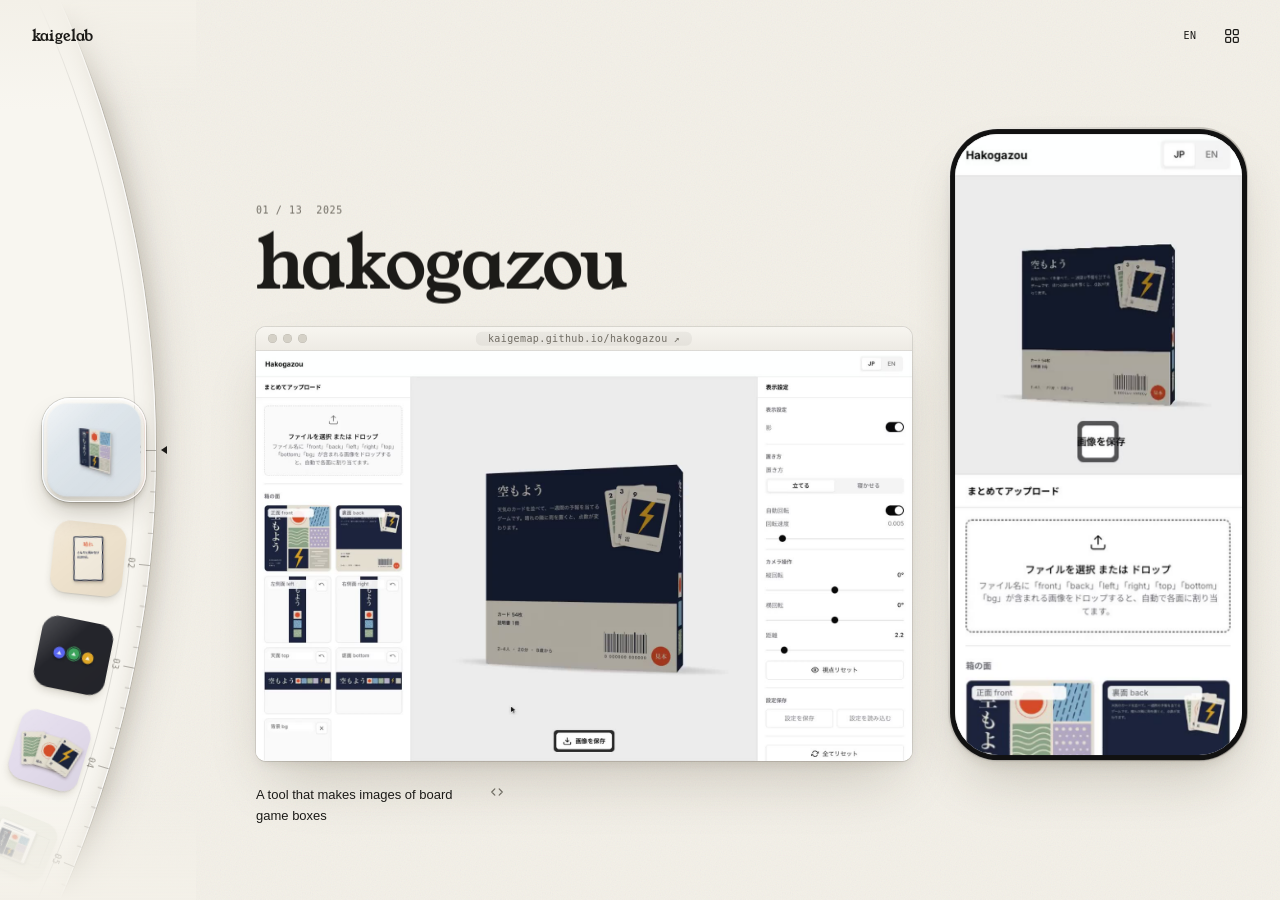
==== commit d87c0c2b: "pages.dev のアプリ5つと Claude Code のスキル2つを足す（全13件） - ステッカーシートシミュレーター、ふち文字、ステッカー分割、OCBOX、おしながきジェネレーター - de" ====
--- a/index.html
+++ b/index.html
@@ -35,7 +35,7 @@
         </div>
         <button type="button" class="icon-btn" id="view-btn">
           <svg class="i-wall" viewBox="0 0 20 20" aria-hidden="true"><rect x="3" y="3" width="5.5" height="5.5" rx="1.2"/><rect x="11.5" y="3" width="5.5" height="5.5" rx="1.2"/><rect x="3" y="11.5" width="5.5" height="5.5" rx="1.2"/><rect x="11.5" y="11.5" width="5.5" height="5.5" rx="1.2"/></svg>
-          <svg class="i-dial" viewBox="0 0 20 20" aria-hidden="true"><path d="M3.2 17A9 9 0 0 1 16.8 17"/><rect x="7.5" y="3.5" width="5" height="5" rx="1.2"/><path d="M10 11.2v1.6"/></svg>
+          <svg class="i-dial" viewBox="0 0 20 20" aria-hidden="true"><path d="M2.5 2.5A17 17 0 0 1 2.5 17.5"/><rect x="5.6" y="2.6" width="3.6" height="3.6" rx=".9" transform="rotate(-18 7.4 4.4)"/><rect x="7" y="7.6" width="4.8" height="4.8" rx="1.1"/><rect x="5.6" y="13.8" width="3.6" height="3.6" rx=".9" transform="rotate(18 7.4 15.6)"/><path d="M15.5 10h2"/></svg>
         </button>
       </div>
     </header>
@@ -105,6 +105,13 @@
         <li><a href="https://kaigemap.github.io/udocards/">udocards</a></li>
         <li><a href="https://kaigemap.github.io/GameMarket-Blog-HTML-Utility/">Auto Max Width</a></li>
         <li><a href="https://kaigemap.github.io/BrowserSenkou/">BrowserSenkou</a></li>
+        <li><a href="https://sticker-sheet-simulator.pages.dev/">Sticker Sheet Simulator</a></li>
+        <li><a href="https://fuchimoji.pages.dev/">fuchimoji</a></li>
+        <li><a href="https://sticker-split.pages.dev/">Sticker Split</a></li>
+        <li><a href="https://ocbox.pages.dev/">OCBOX</a></li>
+        <li><a href="https://oshinagaki-generator.pages.dev/">Oshinagaki Generator</a></li>
+        <li><a href="https://github.com/kaigemap/claude-skill-decision-board">decision-board</a></li>
+        <li><a href="https://github.com/kaigemap/claude-skill-speak-notify">speak-notify</a></li>
       </ul>
     </noscript>
   </body>
--- a/css/site.css
+++ b/css/site.css
@@ -365,6 +365,9 @@
 .phone .bezel { height: 100%; padding: var(--bezel, 5px); border-radius: calc(var(--phR, 40px) + 4.5px); background: #111; }
 .phone-screen { height: 100%; border-radius: var(--phR, 40px); cursor: pointer; }
 .phone.missing { padding: 0; background: none; box-shadow: none; border: 1px dashed var(--ink-3); }
+/* speak-notify has no screen: a metal speaker plate stands where the phone would be (§9.6) */
+.phone.speaker .bezel { padding: 0; background: none; }
+.phone.speaker .phone-screen { border-radius: calc(var(--phR, 40px) + 4.5px); background: #E4E1DB; }
 .phone.missing .bezel { display: none; }
 
 .play-mark { display: none; }
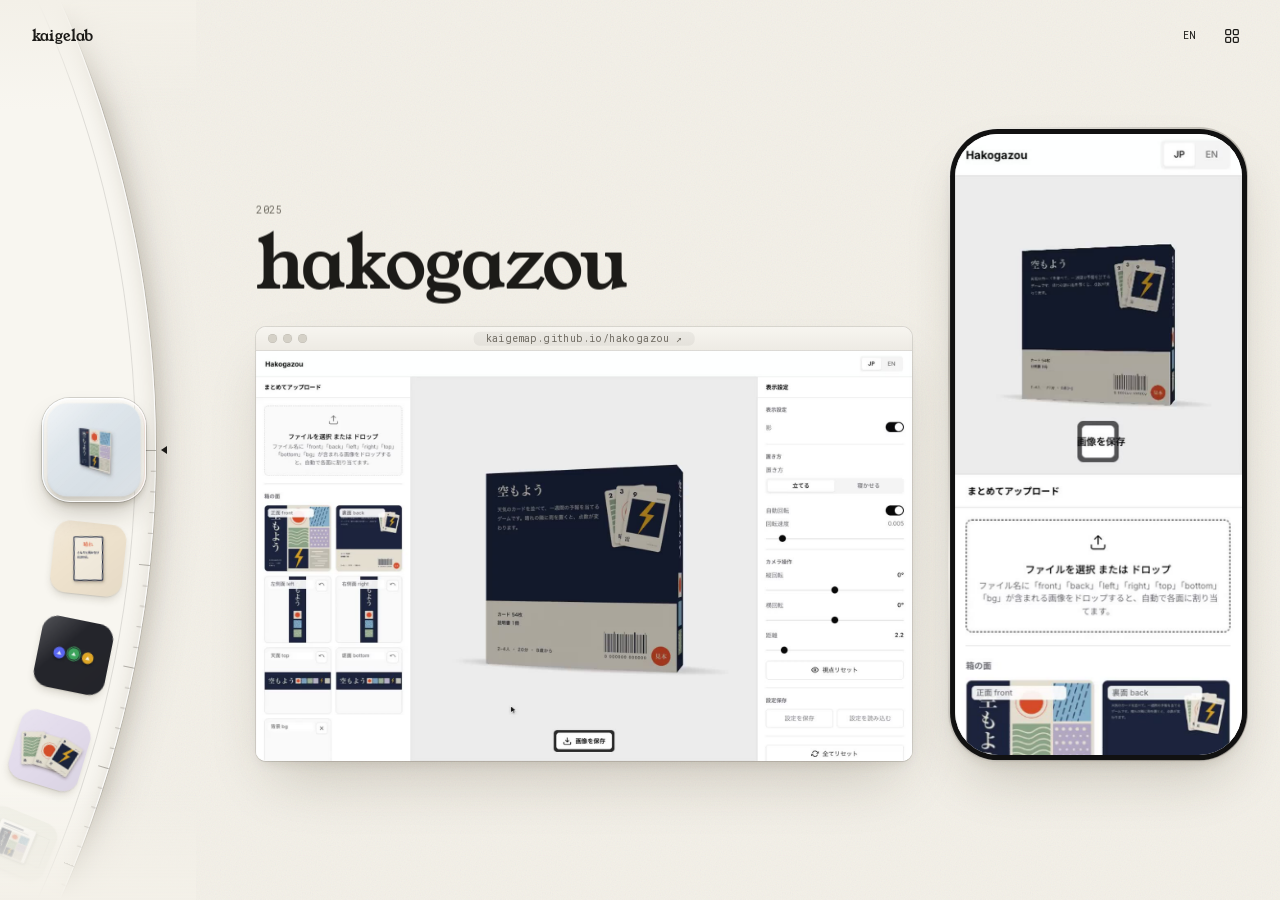
==== commit a18142a7: "作った理由を入れる、連番をなくす、おしながきを外す - 本人が書いた作った理由を入れた（日本語は手を入れず、ほかの言語は直訳） - 長い理由は数行で切り、押すと全文がその場で開く。一覧では全文を出す " ====
--- a/index.html
+++ b/index.html
@@ -76,7 +76,7 @@
     </template>
     <template id="t-title">
       <div class="title">
-        <p class="meta"><span class="num"></span><span class="year"></span></p>
+        <p class="meta"><span class="year"></span></p>
         <h2 class="name"></h2>
       </div>
     </template>
@@ -84,7 +84,6 @@
       <div class="slot">
         <span class="tick" aria-hidden="true"></span>
         <span class="tick s1" aria-hidden="true"></span><span class="tick s2" aria-hidden="true"></span><span class="tick s3" aria-hidden="true"></span><span class="tick s4" aria-hidden="true"></span>
-        <span class="tick-num" aria-hidden="true"></span>
         <div class="tile-pos">
           <button type="button" class="tile">
             <span class="tile-in">
@@ -109,7 +108,6 @@
         <li><a href="https://fuchimoji.pages.dev/">fuchimoji</a></li>
         <li><a href="https://sticker-split.pages.dev/">Sticker Split</a></li>
         <li><a href="https://ocbox.pages.dev/">OCBOX</a></li>
-        <li><a href="https://oshinagaki-generator.pages.dev/">Oshinagaki Generator</a></li>
         <li><a href="https://github.com/kaigemap/claude-skill-decision-board">decision-board</a></li>
         <li><a href="https://github.com/kaigemap/claude-skill-speak-notify">speak-notify</a></li>
       </ul>
--- a/css/site.css
+++ b/css/site.css
@@ -5,6 +5,13 @@
   src: url("../fonts/YoungSerif-Regular.ttf") format("truetype");
   font-weight: 400;
   font-display: swap;
+}
+@font-face {
+  font-family: "Roboto Mono";
+  src: url("../fonts/RobotoMono-Regular-ascii.woff2") format("woff2");
+  font-weight: 400;
+  font-display: swap;
+  unicode-range: U+20-7E;
 }
 
 :root {
@@ -25,7 +32,7 @@
   --sh-device: 0 1px 1px rgba(var(--shadow-rgb), .05), 0 6px 12px -4px rgba(var(--shadow-rgb), .10), 0 28px 56px -16px rgba(var(--shadow-rgb), .22);
   --win-edge: 0 0 0 1px rgba(28, 27, 24, .10);
   --serif: "Young Serif", "Iowan Old Style", Georgia, serif;
-  --mono: ui-monospace, "SF Mono", "IBM Plex Mono", Menlo, Consolas, monospace;
+  --mono: "Roboto Mono", ui-monospace, Menlo, Consolas, monospace;
   --sans: -apple-system, BlinkMacSystemFont, "Hiragino Sans", "Yu Gothic UI", "Apple SD Gothic Neo", "Malgun Gothic", "Noto Sans JP", "Noto Sans KR", "Segoe UI", sans-serif;
   --mincho: "Hiragino Mincho ProN", "Yu Mincho", "Noto Serif JP", "AppleMyungjo", "Batang", "Iowan Old Style", Georgia, serif;
 }
@@ -187,19 +194,6 @@
 .tick.s2 { transform: rotate(calc(var(--step) * .4)); }
 .tick.s3 { transform: rotate(calc(var(--step) * .6)); }
 .tick.s4 { transform: rotate(calc(var(--step) * .8)); }
-.tick-num {
-  position: absolute;
-  left: calc(var(--R) - 25px);
-  top: -6px;
-  font-family: var(--mono);
-  font-size: 8.5px;
-  line-height: 12px;
-  letter-spacing: .06em;
-  color: var(--ink-2);
-  opacity: .75;
-  transform: rotate(90deg);
-}
-.stage[data-shape="tall"] .tick-num { left: calc(var(--R) - 27px); }
 
 .tile-pos {
   position: absolute;
@@ -396,6 +390,8 @@
   line-height: 1;
   letter-spacing: -.015em;
   white-space: nowrap;
+  overflow-wrap: normal;
+  hyphens: none;
 }
 .stage[data-shape="tall"] .name { margin-top: 8px; }
 
@@ -418,12 +414,32 @@
   line-height: 1.85;
   letter-spacing: .02em;
   color: var(--ink-2);
+  white-space: pre-line;
   display: -webkit-box;
   -webkit-box-orient: vertical;
   -webkit-line-clamp: var(--whyLines, 3);
   overflow: hidden;
 }
 .stage[data-shape="tall"] .why { font-size: 12px; }
+/* a long reason can be opened in full: the clamped lines end in an ellipsis, and a tap opens a card in place */
+.why.more { pointer-events: auto; cursor: pointer; border-radius: 6px; transition: opacity .26s ease-out, color .2s; }
+@media (hover: hover) { .why.more:hover { color: var(--ink); } }
+.why.open {
+  z-index: 60;
+  display: block;
+  max-height: min(70svh, 560px);
+  overflow: auto;
+  padding: 18px 22px;
+  margin: -18px -22px;
+  border-radius: 14px;
+  background: var(--paper-2);
+  color: var(--ink);
+  box-shadow: 0 0 0 1px var(--line), 0 18px 44px -14px rgba(var(--shadow-rgb), .35);
+  -webkit-line-clamp: unset;
+  transform-origin: 30% 100%;
+  animation: why-open .42s cubic-bezier(.2, .9, .3, 1.12);
+}
+@keyframes why-open { from { opacity: 0; transform: translateY(8px) scale(.97); } }
 
 /* ---------- wall (overview) ---------- */
 
@@ -450,7 +466,7 @@
 .w-item .meta { margin-top: 16px; }
 .w-item .name { margin-top: 6px; font-size: 20px; display: flex; align-items: baseline; gap: 10px; }
 .w-item .w-desc { margin-top: 6px; font-size: 12px; }
-.w-item .w-why { margin-top: 6px; font-family: var(--mincho); font-size: 12px; line-height: 1.85; color: var(--ink-2); display: -webkit-box; -webkit-box-orient: vertical; -webkit-line-clamp: 3; overflow: hidden; }
+.w-item .w-why { margin-top: 8px; font-family: var(--mincho); font-size: 12px; line-height: 1.85; letter-spacing: .02em; color: var(--ink-2); white-space: pre-line; }
 @media (hover: hover) { .w-item .w-pair { transition: transform .45s cubic-bezier(.2, .9, .3, 1.15); } .w-item:hover .w-pair { transform: translateY(-4px); } }
 
 ::view-transition-group(*) { animation-duration: .48s; animation-timing-function: linear(0, .065, .212, .389, .564, .717, .839, .929, .989, 1.026, 1.044, 1.049, 1.047, 1.04, 1.031, 1.022, 1.015, 1.008, 1.004, 1.001, 1); }
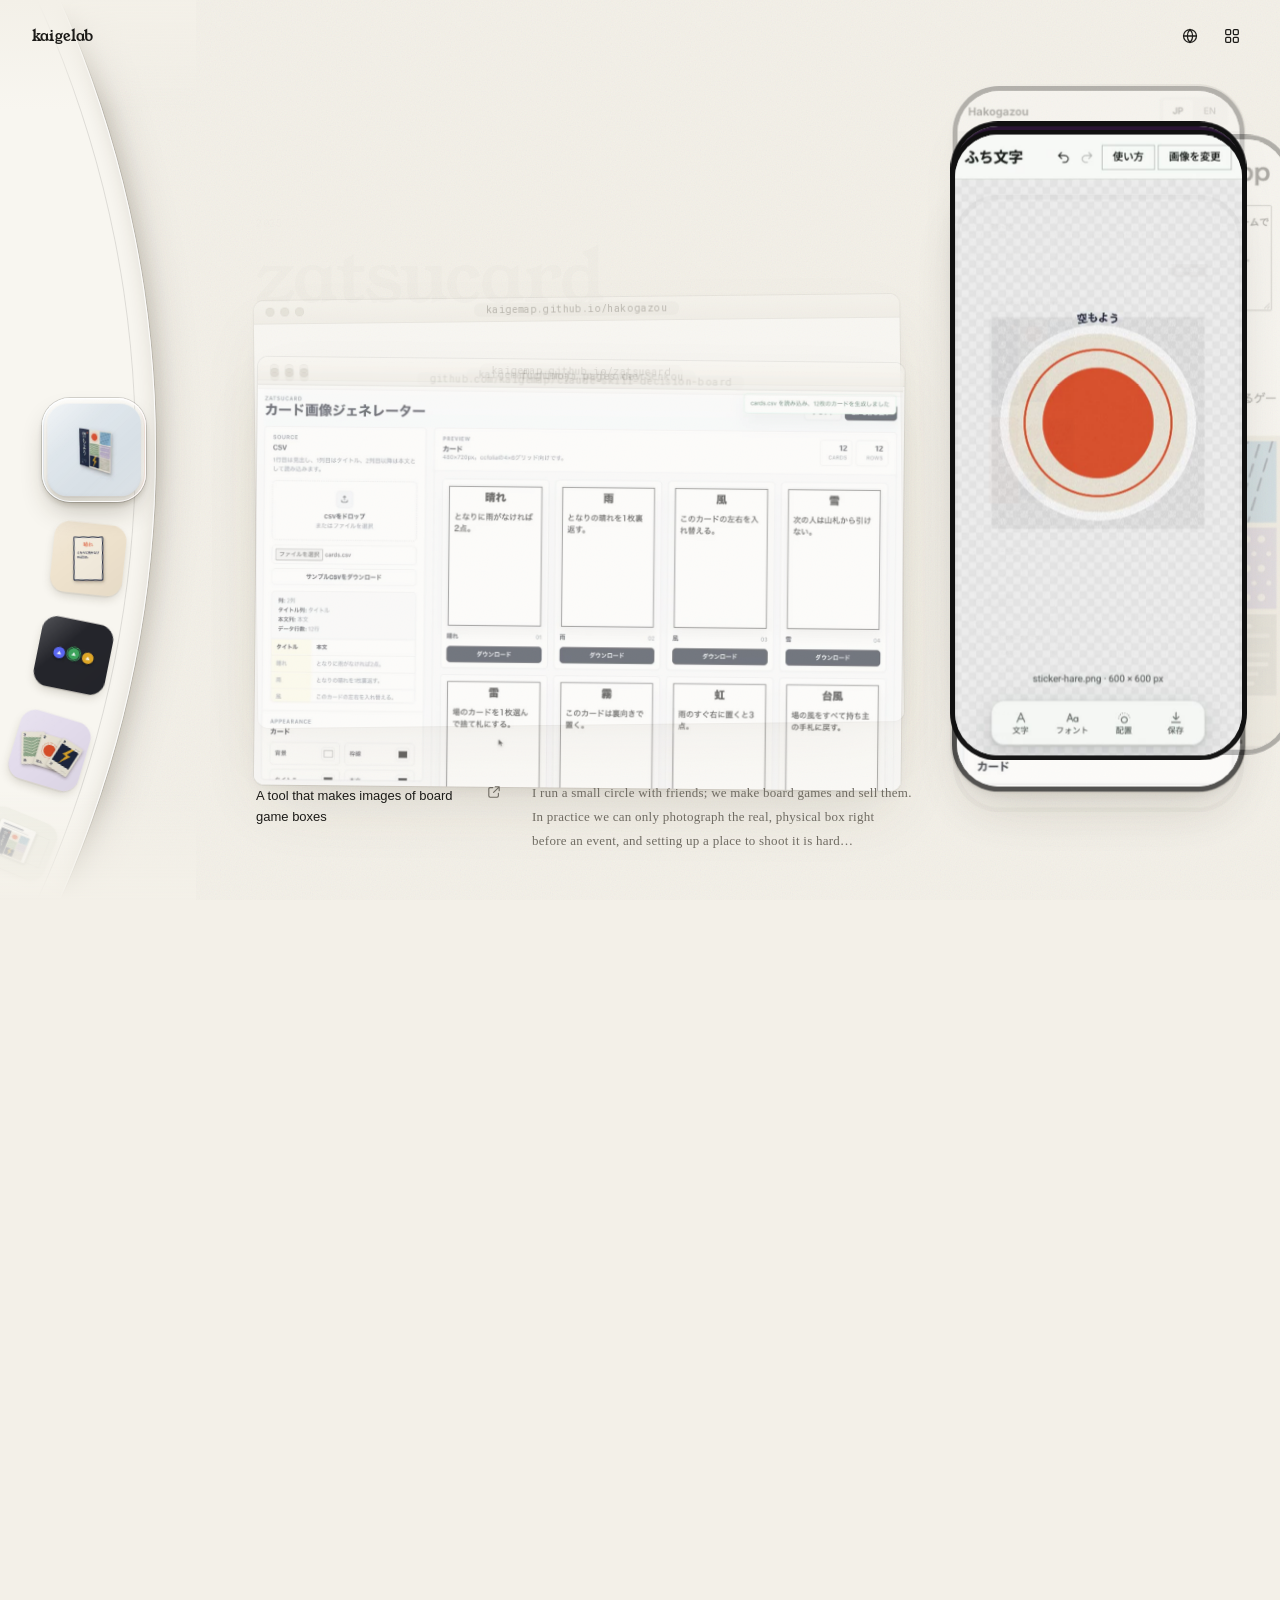
==== commit 14597de4: "ページのスクロールでダイヤルを回す、ボタンをアイコンにする - ダイヤルは長いページのスクロール（ホイール・トラックパッド・フリック）に合わせて回る。   止まった位置が中途半端なら、進んでいた向きの" ====
--- a/index.html
+++ b/index.html
@@ -30,10 +30,12 @@
       <a class="brand" href="./">kaigelab</a>
       <div class="tools">
         <div class="lang">
-          <button type="button" class="lang-btn" id="lang-btn" aria-haspopup="menu" aria-expanded="false"><span id="lang-code"></span></button>
+          <button type="button" class="icon-btn" id="lang-btn" aria-haspopup="menu" aria-expanded="false" data-tip-align="end">
+            <svg viewBox="0 0 20 20" aria-hidden="true"><circle cx="10" cy="10" r="7.2"/><path d="M2.8 10h14.4M10 2.8c2 2.1 3 4.5 3 7.2s-1 5.1-3 7.2M10 2.8c-2 2.1-3 4.5-3 7.2s1 5.1 3 7.2"/></svg>
+          </button>
           <div class="lang-menu" id="lang-menu" role="menu" hidden></div>
         </div>
-        <button type="button" class="icon-btn" id="view-btn">
+        <button type="button" class="icon-btn" id="view-btn" data-tip-align="end">
           <svg class="i-wall" viewBox="0 0 20 20" aria-hidden="true"><rect x="3" y="3" width="5.5" height="5.5" rx="1.2"/><rect x="11.5" y="3" width="5.5" height="5.5" rx="1.2"/><rect x="3" y="11.5" width="5.5" height="5.5" rx="1.2"/><rect x="11.5" y="11.5" width="5.5" height="5.5" rx="1.2"/></svg>
           <svg class="i-dial" viewBox="0 0 20 20" aria-hidden="true"><path d="M2.5 2.5A17 17 0 0 1 2.5 17.5"/><rect x="5.6" y="2.6" width="3.6" height="3.6" rx=".9" transform="rotate(-18 7.4 4.4)"/><rect x="7" y="7.6" width="4.8" height="4.8" rx="1.1"/><rect x="5.6" y="13.8" width="3.6" height="3.6" rx=".9" transform="rotate(18 7.4 15.6)"/><path d="M15.5 10h2"/></svg>
         </button>
@@ -50,14 +52,14 @@
           <div class="fade fade-a" aria-hidden="true"></div>
           <div class="fade fade-b" aria-hidden="true"></div>
           <div class="loupe" aria-hidden="true"></div>
-          <div class="needle" aria-hidden="true"></div>
         </div>
         <div class="pairs" id="pairs"></div>
         <div class="caption" id="caption" aria-live="polite">
-          <p class="desc"><span id="desc"></span><a class="code" id="code" href="#"><svg viewBox="0 0 16 16" aria-hidden="true"><path d="M5.5 4.5 2 8l3.5 3.5M10.5 4.5 14 8l-3.5 3.5"/></svg></a></p>
+          <p class="desc"><span id="desc"></span><a class="icon-btn open" id="open" href="#" data-tip-pos="top"><svg viewBox="0 0 20 20" aria-hidden="true"><path d="M8.5 4.5H5.2A1.7 1.7 0 0 0 3.5 6.2v8.6c0 .9.8 1.7 1.7 1.7h8.6c.9 0 1.7-.8 1.7-1.7v-3.3M11.5 3.5h5v5M16.2 3.8 9.5 10.5"/></svg></a></p>
           <p class="why" id="why"></p>
         </div>
       </section>
+      <div class="scroller" id="scroller" aria-hidden="true"></div>
 
       <section class="wall" id="wall" hidden></section>
     </main>
@@ -66,7 +68,7 @@
       <div class="pc">
         <div class="pc-bar">
           <span class="dots" aria-hidden="true"><i></i><i></i><i></i></span>
-          <a class="url"><span class="url-text"></span><span class="url-arrow" aria-hidden="true">↗</span></a>
+          <span class="url"><span class="url-text"></span></span>
         </div>
         <div class="screen pc-screen"><img class="poster" alt="" decoding="async"></div>
       </div>
@@ -82,8 +84,6 @@
     </template>
     <template id="t-tile">
       <div class="slot">
-        <span class="tick" aria-hidden="true"></span>
-        <span class="tick s1" aria-hidden="true"></span><span class="tick s2" aria-hidden="true"></span><span class="tick s3" aria-hidden="true"></span><span class="tick s4" aria-hidden="true"></span>
         <div class="tile-pos">
           <button type="button" class="tile">
             <span class="tile-in">
--- a/css/site.css
+++ b/css/site.css
@@ -69,10 +69,12 @@
   line-height: 1.6;
   -webkit-font-smoothing: antialiased;
   -webkit-tap-highlight-color: transparent;
-  overflow: hidden;
-  overscroll-behavior: none;
-}
-body[data-view="wall"] { overflow: auto; overscroll-behavior: auto; }
+}
+/* the dial view is a long page of invisible sections, one per item; the stage stays fixed on top */
+html[data-view="dial"] { overscroll-behavior-y: none; }
+.scroller { position: relative; z-index: 0; }
+.scroller .snap { height: 100svh; }
+html[data-view="wall"] .scroller { display: none; }
 /* paper grain, under everything */
 body::before {
   content: "";
@@ -109,7 +111,7 @@
 .brand { font-family: var(--serif); font-size: 15px; text-decoration: none; letter-spacing: 0; }
 .tools { display: flex; align-items: center; gap: 10px; }
 .lang { position: relative; }
-.lang-btn, .icon-btn {
+.icon-btn {
   display: grid;
   place-items: center;
   min-width: 32px;
@@ -120,10 +122,10 @@
   background: transparent;
   cursor: pointer;
 }
-.lang-btn { font-family: var(--mono); font-size: 10px; letter-spacing: .06em; }
 .icon-btn svg { width: 18px; height: 18px; fill: none; stroke: var(--ink); stroke-width: 1.4; stroke-linecap: round; stroke-linejoin: round; }
 body[data-view="dial"] .i-dial, body[data-view="wall"] .i-wall { display: none; }
-@media (hover: hover) { .lang-btn:hover, .icon-btn:hover { background: var(--line); } }
+@media (hover: hover) { .icon-btn:hover { background: var(--line); } }
+.icon-btn.menu-open { background: var(--line); }
 .lang-menu {
   position: absolute;
   right: 0;
@@ -153,13 +155,65 @@
 .lang-menu button[aria-checked="true"]::after { content: ""; width: 6px; height: 6px; margin: auto 0; border-radius: 50%; background: var(--ink); }
 @media (hover: hover) { .lang-menu button:hover { background: var(--line); } }
 
+/* ---------- tooltips for icon buttons (text from data-tip, set per language) ---------- */
+
+[data-tip] { position: relative; }
+[data-tip]::after {
+  content: attr(data-tip);
+  position: absolute;
+  left: 50%;
+  top: calc(100% + 8px);
+  z-index: 100;
+  padding: 5px 9px;
+  border-radius: 7px;
+  background: var(--ink);
+  color: var(--paper);
+  font-family: var(--sans);
+  font-size: 11px;
+  font-weight: 500;
+  line-height: 1.3;
+  letter-spacing: 0;
+  white-space: nowrap;
+  pointer-events: none;
+  opacity: 0;
+  transform: translate(-50%, -3px);
+  transition: opacity .14s ease-out, transform .18s cubic-bezier(.2, .9, .3, 1.2);
+}
+[data-tip][data-tip-pos="top"]::after { top: auto; bottom: calc(100% + 8px); transform: translate(-50%, 3px); }
+[data-tip][data-tip-align="end"]::after { left: auto; right: 0; transform: translateY(-3px); }
+@media (hover: hover) {
+  [data-tip]:hover::after { opacity: 1; transform: translate(-50%, 0); transition-delay: .25s; }
+  [data-tip][data-tip-align="end"]:hover::after { transform: none; }
+}
+[data-tip]:focus-visible::after { opacity: 1; transform: translate(-50%, 0); }
+[data-tip][data-tip-align="end"]:focus-visible::after { transform: none; }
+.icon-btn.menu-open::after { display: none; }
+.tile-tip {
+  position: fixed;
+  left: 0;
+  top: 0;
+  z-index: 100;
+  padding: 5px 9px;
+  border-radius: 7px;
+  background: var(--ink);
+  color: var(--paper);
+  font-size: 11px;
+  line-height: 1.3;
+  white-space: nowrap;
+  pointer-events: none;
+  opacity: 0;
+  transition: opacity .14s ease-out;
+}
+.tile-tip.on { opacity: 1; transition-delay: .2s; }
+
 /* ---------- stage ---------- */
 
 .stage {
-  position: relative;
+  position: fixed;
+  inset: 0;
+  z-index: 1;
   height: 100svh;
   overflow: hidden;
-  touch-action: none;
   user-select: none;
   -webkit-user-select: none;
 }
@@ -188,12 +242,6 @@
 
 .slots { position: absolute; left: var(--cx); top: var(--cy); width: 0; height: 0; }
 .slot { position: absolute; left: 0; top: 0; width: 0; height: 0; will-change: transform; }
-.tick { position: absolute; left: calc(var(--R) - 11px); top: -.5px; width: 11px; height: 1px; background: var(--ink-2); opacity: .5; }
-.tick.s1, .tick.s2, .tick.s3, .tick.s4 { left: calc(var(--R) - 5px); width: 5px; opacity: .35; transform-origin: calc((var(--R) - 5px) * -1) 50%; }
-.tick.s1 { transform: rotate(calc(var(--step) * .2)); }
-.tick.s2 { transform: rotate(calc(var(--step) * .4)); }
-.tick.s3 { transform: rotate(calc(var(--step) * .6)); }
-.tick.s4 { transform: rotate(calc(var(--step) * .8)); }
 
 .tile-pos {
   position: absolute;
@@ -261,25 +309,6 @@
     box-shadow: inset 0 0 0 1px rgba(255, 255, 255, .22), inset 0 2px 3px rgba(255, 255, 255, .18), 0 0 0 1px rgba(0, 0, 0, .5), 0 14px 28px -8px rgba(0, 0, 0, .6); }
 }
 
-.needle {
-  position: absolute;
-  left: calc(var(--cx) + var(--R) + 5px);
-  top: calc(var(--cy) - 4px);
-  width: 6px;
-  height: 8px;
-  background: var(--ink);
-  clip-path: polygon(0 50%, 100% 0, 100% 100%);
-  transform-origin: 100% 50%;
-  will-change: transform;
-}
-.stage[data-shape="tall"] .needle {
-  left: calc(var(--cx) - 4px);
-  top: calc(var(--cy) - var(--R) - 11px);
-  width: 8px;
-  height: 6px;
-  clip-path: polygon(0 0, 100% 0, 50% 100%);
-  transform-origin: 50% 0;
-}
 
 .fade { position: absolute; pointer-events: none; }
 .fade-a { left: 0; top: 0; width: calc(var(--cx) + var(--R) + 40px); height: 110px; background: linear-gradient(var(--paper), transparent); }
@@ -337,11 +366,10 @@
   text-decoration: none;
   white-space: nowrap;
   transform: translate(-50%, -50%);
-  transition: background-color .2s, color .2s;
+  pointer-events: none;
 }
 .url-text { overflow: hidden; text-overflow: ellipsis; }
 .stage[data-shape="tall"] .url { font-size: 8px; padding: 0 8px; }
-@media (hover: hover) { .url:hover { background: rgba(28, 27, 24, .1); color: var(--ink); } }
 .screen { position: relative; overflow: hidden; background: #fff; }
 .pc-screen { position: absolute; left: 0; right: 0; bottom: 0; top: var(--bar, 28px); cursor: pointer; }
 .screen img, .screen video { position: absolute; inset: 0; width: 100%; height: 100%; object-fit: cover; -webkit-user-drag: none; }
@@ -401,10 +429,9 @@
 .caption.shown .desc, .caption.shown .why { opacity: 1; }
 .caption.moving .desc, .caption.moving .why { opacity: 0; transition-duration: .1s; }
 .desc { left: var(--dL); top: var(--dT); width: var(--dW); display: flex; gap: 10px; align-items: baseline; font-size: 13px; line-height: 1.6; }
-.code { display: inline-grid; place-items: center; flex: none; width: 22px; height: 18px; border-radius: 5px; pointer-events: auto; }
-.code svg { width: 14px; height: 14px; fill: none; stroke: var(--ink-2); stroke-width: 1.4; stroke-linecap: round; stroke-linejoin: round; }
-.code[hidden] { display: none; }
-@media (hover: hover) { .code:hover { background: var(--line); } .code:hover svg { stroke: var(--ink); } }
+.desc .open { flex: none; min-width: 28px; height: 28px; margin: -5px 0 -5px 2px; pointer-events: auto; }
+.open svg { width: 16px; height: 16px; stroke: var(--ink-2); }
+@media (hover: hover) { .open:hover svg { stroke: var(--ink); } }
 .why {
   left: var(--wL);
   top: var(--wT);
@@ -464,7 +491,8 @@
 .w-pair .phone { position: relative; width: 26%; flex: none; aspect-ratio: 399 / 857; --bezel: 3px; --phR: 14px; }
 .w-pair .phone.missing { aspect-ratio: 390 / 844; }
 .w-item .meta { margin-top: 16px; }
-.w-item .name { margin-top: 6px; font-size: 20px; display: flex; align-items: baseline; gap: 10px; }
+.w-item .name { margin-top: 6px; font-size: 20px; display: flex; align-items: center; gap: 6px; }
+.w-item .name .open { min-width: 28px; height: 28px; }
 .w-item .w-desc { margin-top: 6px; font-size: 12px; }
 .w-item .w-why { margin-top: 8px; font-family: var(--mincho); font-size: 12px; line-height: 1.85; letter-spacing: .02em; color: var(--ink-2); white-space: pre-line; }
 @media (hover: hover) { .w-item .w-pair { transition: transform .45s cubic-bezier(.2, .9, .3, 1.15); } .w-item:hover .w-pair { transform: translateY(-4px); } }
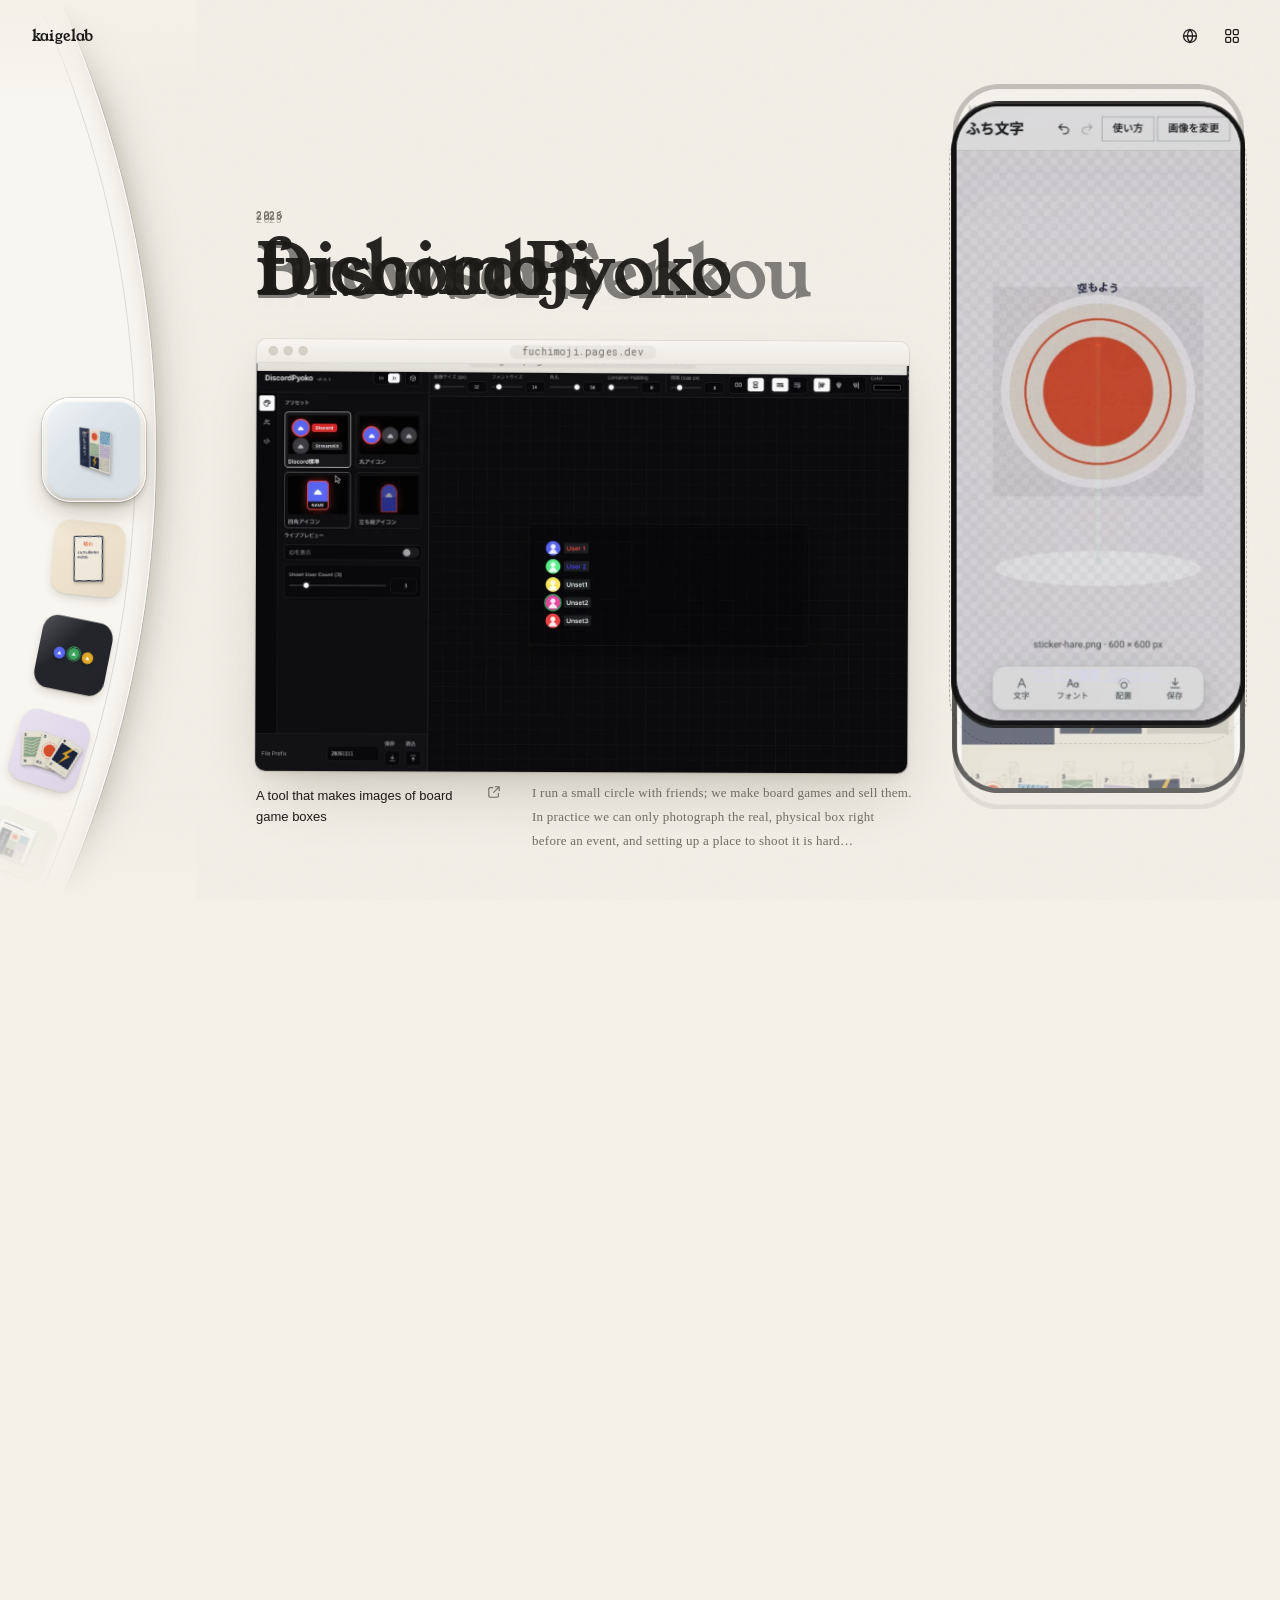
==== commit c1e46214: "ダイヤル表示に戻るアイコンを、PC とスマホの絵にする Co-Authored-By: Claude Opus 5.5 <noreply@anthropic.com>" ====
--- a/index.html
+++ b/index.html
@@ -37,7 +37,7 @@
         </div>
         <button type="button" class="icon-btn" id="view-btn" data-tip-align="end">
           <svg class="i-wall" viewBox="0 0 20 20" aria-hidden="true"><rect x="3" y="3" width="5.5" height="5.5" rx="1.2"/><rect x="11.5" y="3" width="5.5" height="5.5" rx="1.2"/><rect x="3" y="11.5" width="5.5" height="5.5" rx="1.2"/><rect x="11.5" y="11.5" width="5.5" height="5.5" rx="1.2"/></svg>
-          <svg class="i-dial" viewBox="0 0 20 20" aria-hidden="true"><path d="M2.5 2.5A17 17 0 0 1 2.5 17.5"/><rect x="5.6" y="2.6" width="3.6" height="3.6" rx=".9" transform="rotate(-18 7.4 4.4)"/><rect x="7" y="7.6" width="4.8" height="4.8" rx="1.1"/><rect x="5.6" y="13.8" width="3.6" height="3.6" rx=".9" transform="rotate(18 7.4 15.6)"/><path d="M15.5 10h2"/></svg>
+          <svg class="i-dial" viewBox="0 0 20 20" aria-hidden="true"><rect x="2.2" y="5.2" width="11" height="8.2" rx="1.4"/><path d="M5.5 15.8h4.4"/><rect x="14.8" y="4.2" width="3.6" height="10.6" rx="1.1"/></svg>
         </button>
       </div>
     </header>
